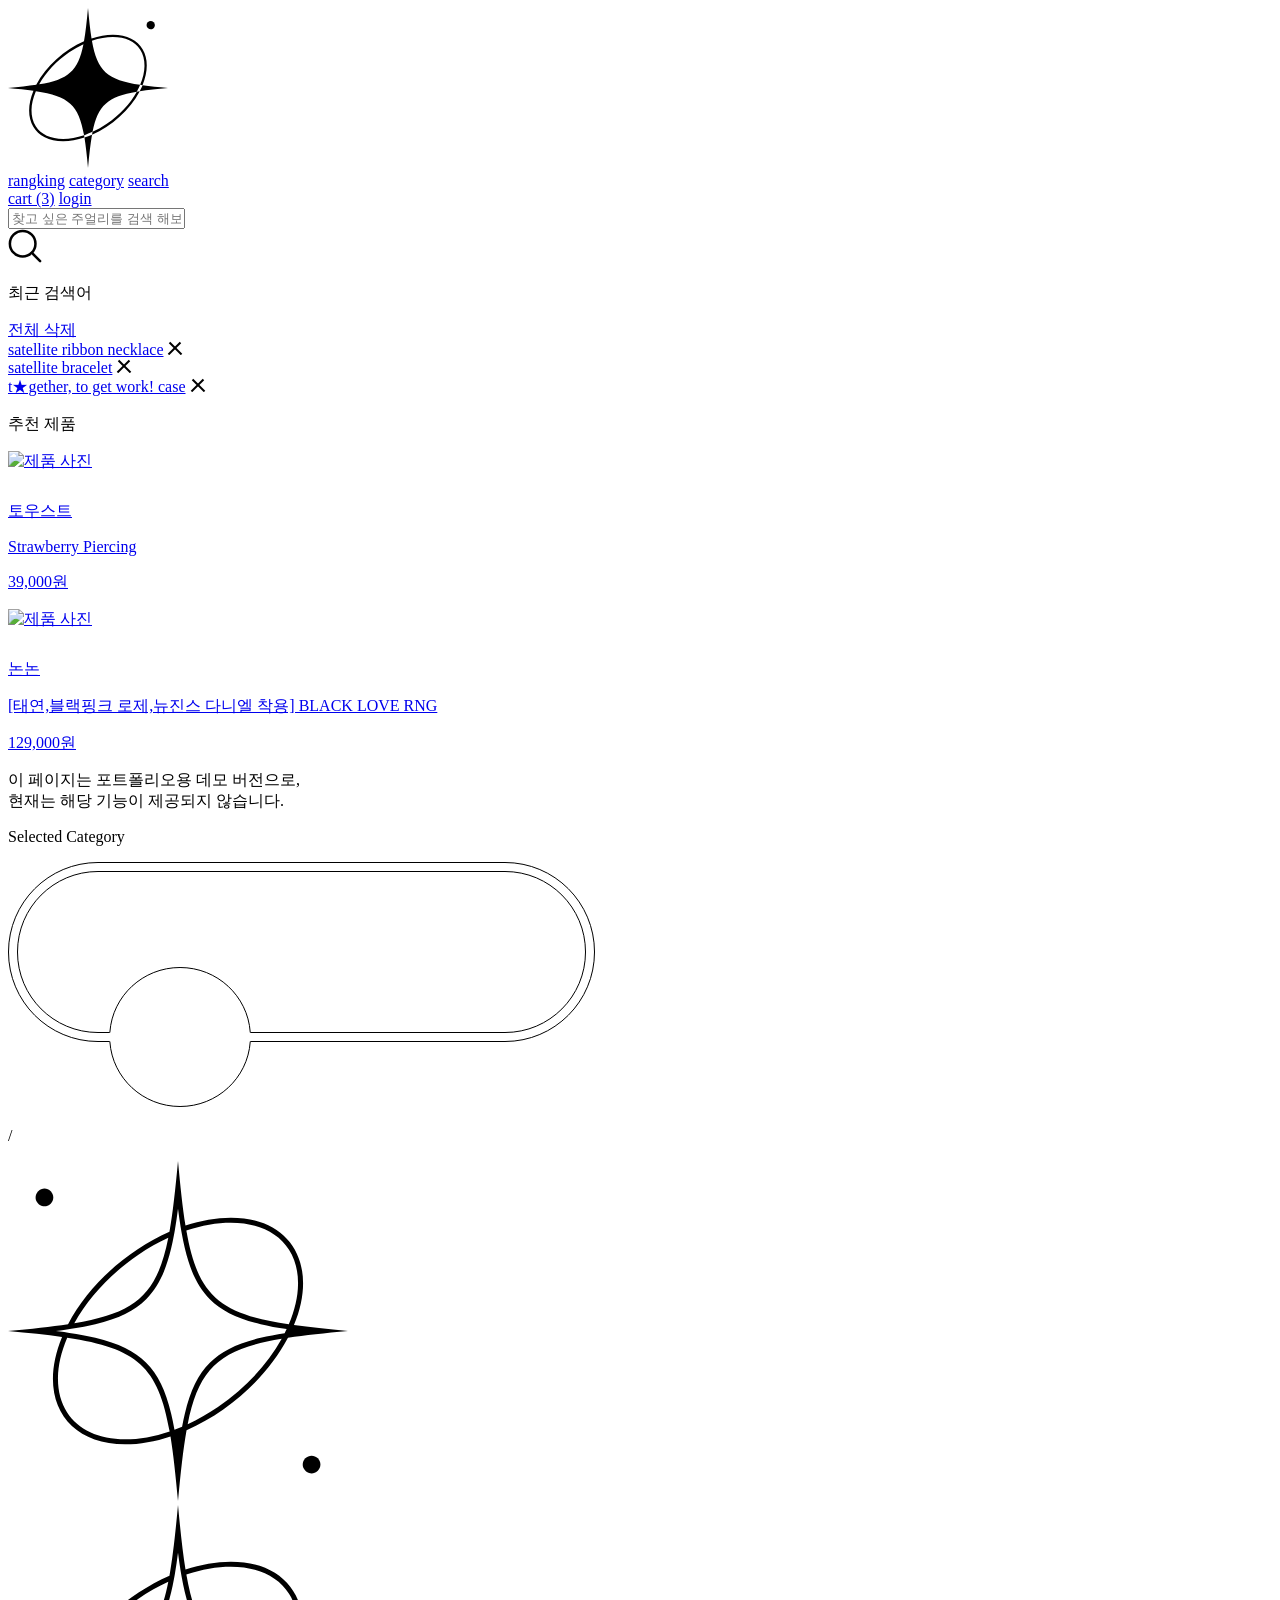
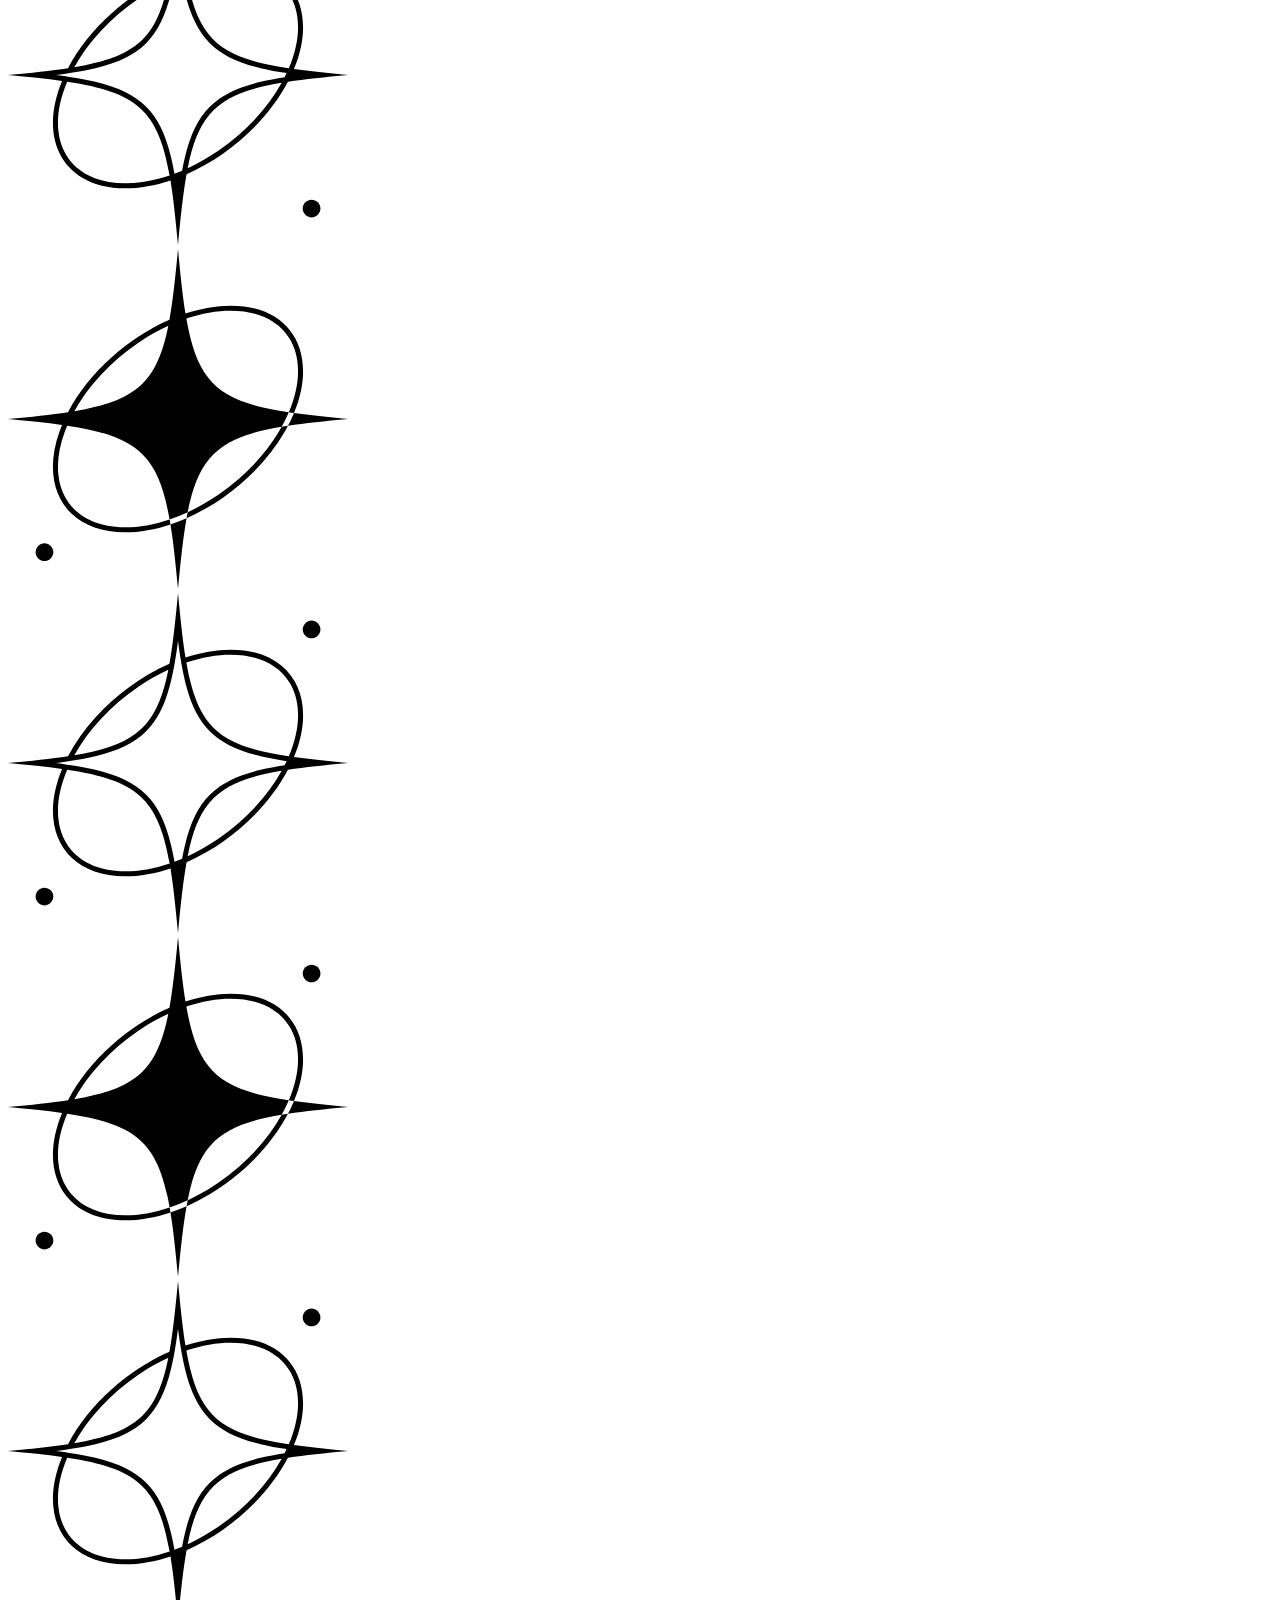
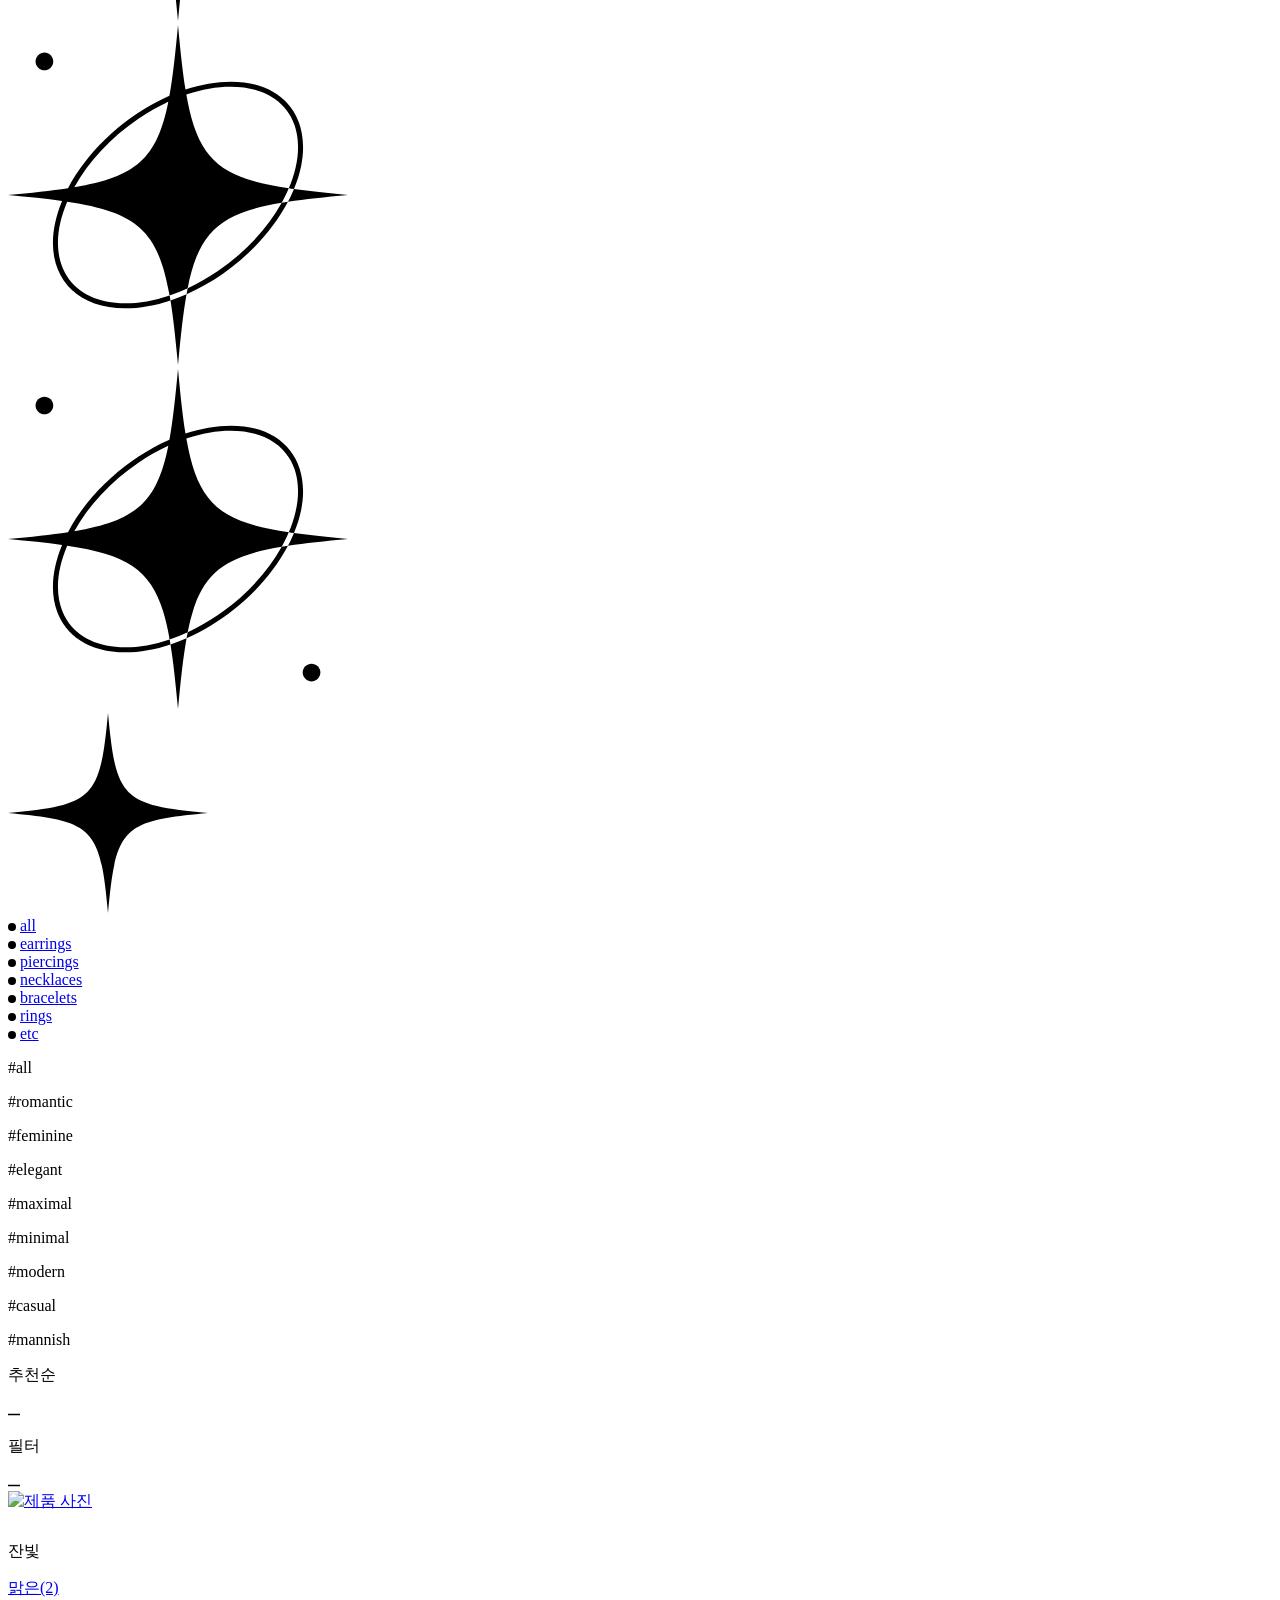
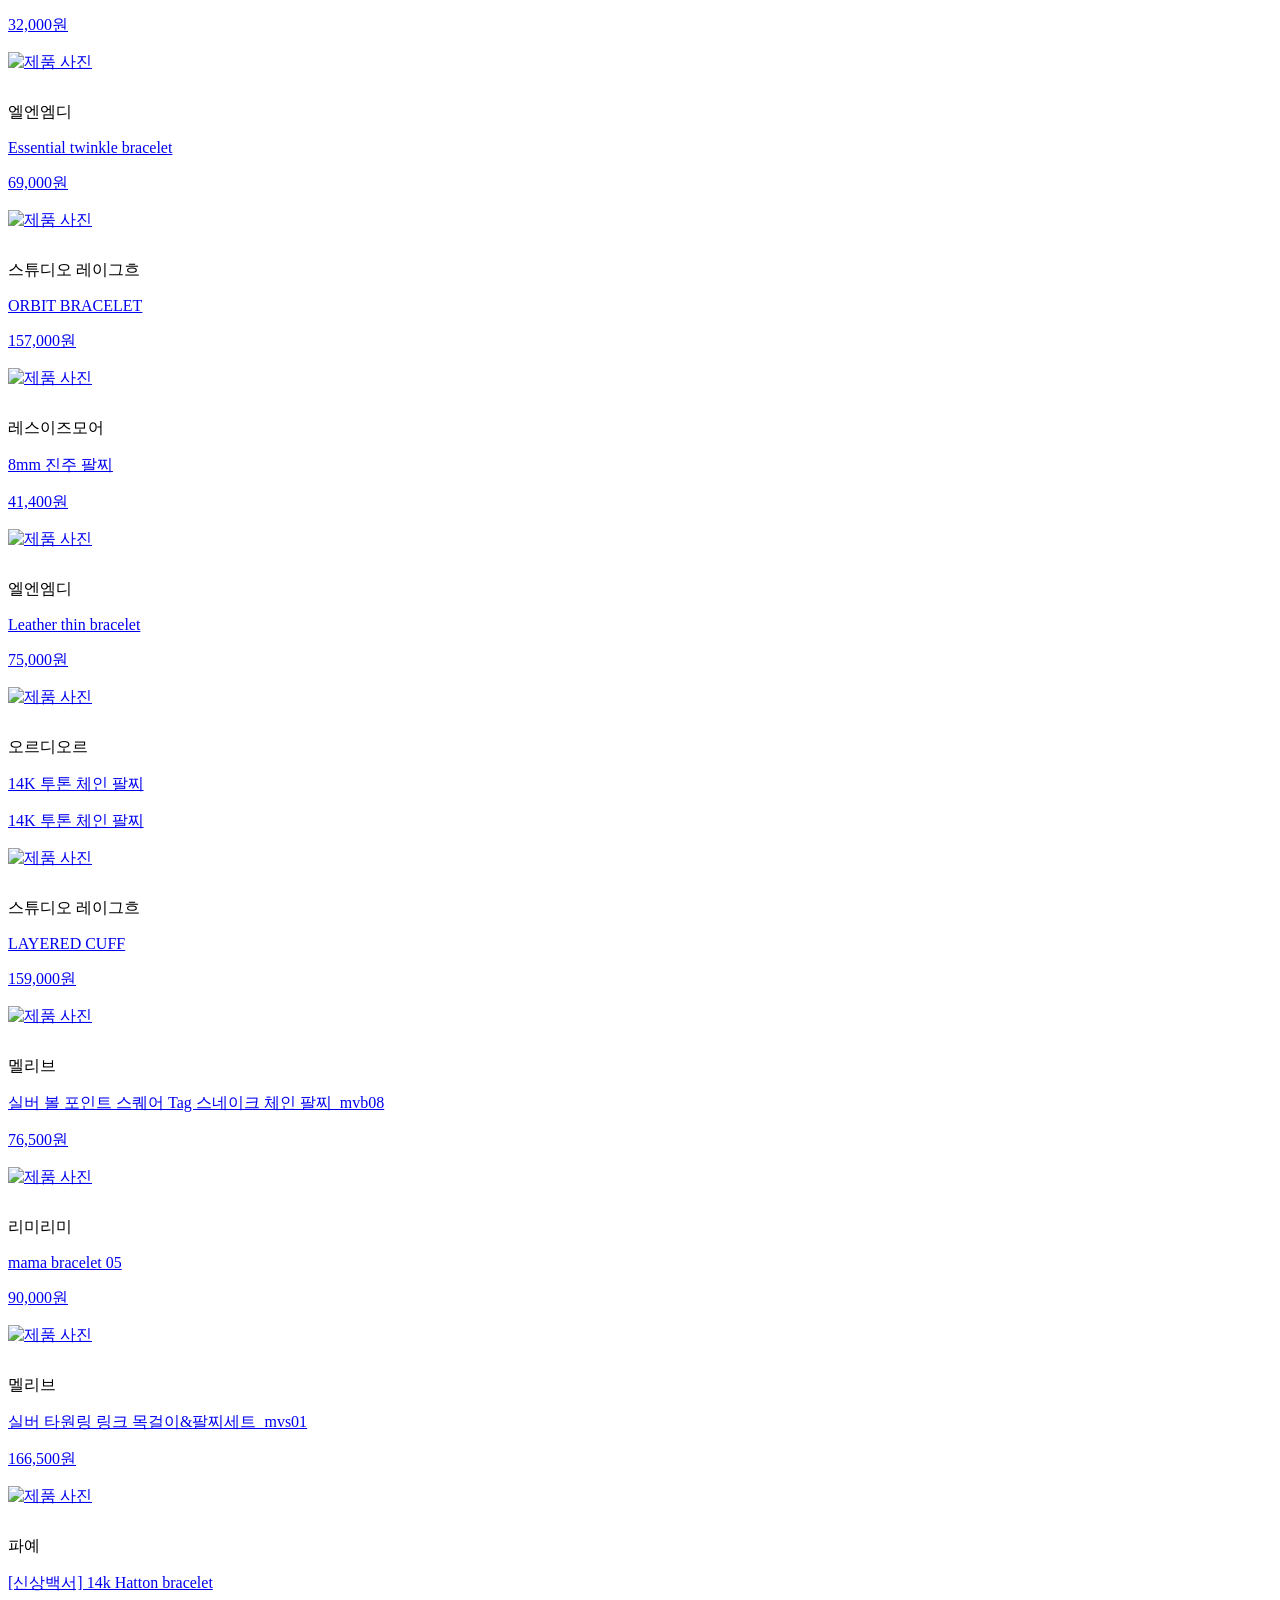
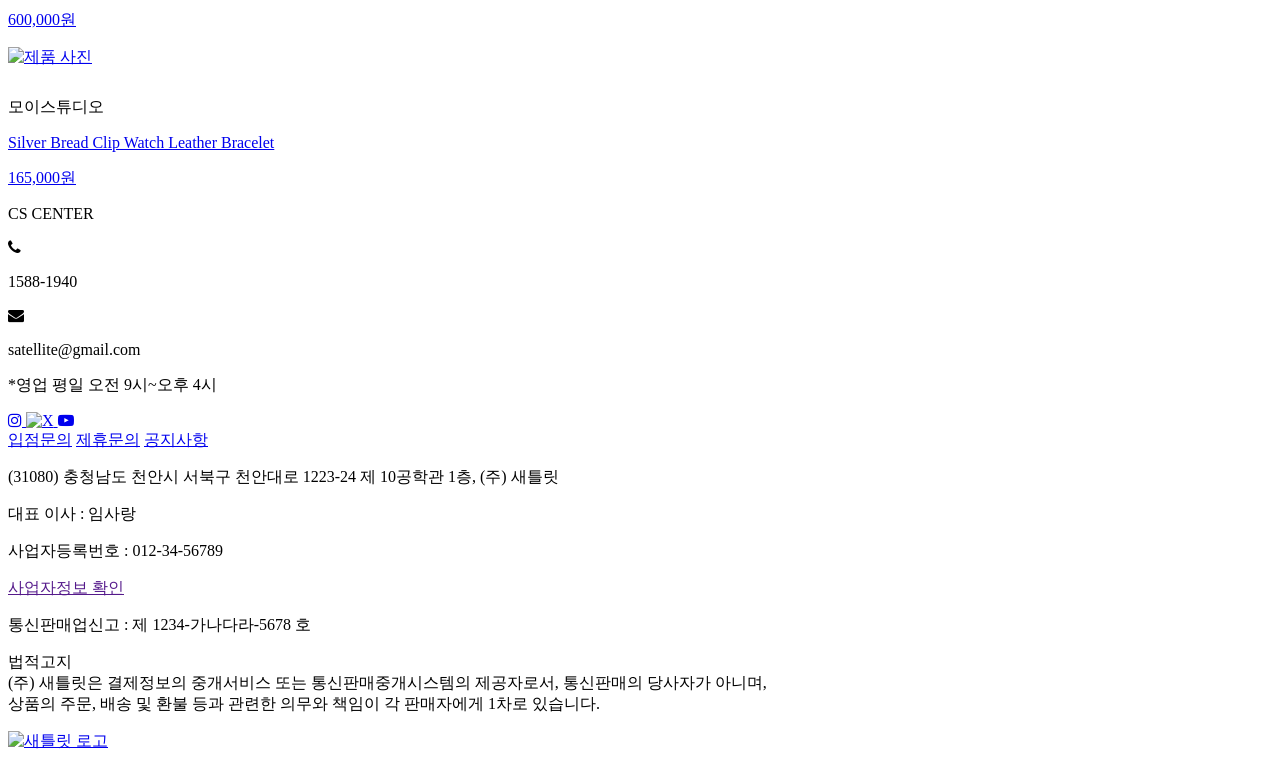
==== satellite/category-bracelets.html @ 4846dc84 "Add files via upload" ====
<!DOCTYPE html>
<html lang="ko">
<head>
    <meta charset="UTF-8">
    <meta name="viewport" content="width=device-width, initial-scale=1.0">
    <meta name="robots" content="noindex">
    <meta name="googlebot" content="noindex">
    
    <title>satellite</title>
    
    <link rel="icon" href="img/satellite_symbol.svg" type="image/x-icon">
    <link rel="stylesheet"  href="https://cdnjs.cloudflare.com/ajax/libs/font-awesome/4.7.0/css/font-awesome.css">
    <link rel="stylesheet" href="https://cdn.jsdelivr.net/npm/swiper@11/swiper-bundle.min.css" />

    <link rel="stylesheet" href="css/reset.css">
    <link rel="stylesheet" href="css/header-category.css">
    <link rel="stylesheet" href="css/warning.css">
    <link rel="stylesheet" href="css/footer.css">
    <link rel="stylesheet" href="css/category.css">
</head>
<body>
    <!-- header -->
    <header class="en border">
        <div class="header-bg" aria-hidden="true"></div>
      
        <a href="main.html" id="home">
            <svg id="symbol" width="160" height="160" viewBox="0 0 160 160" xmlns="http://www.w3.org/2000/svg">
                <path d="M55.1289 130.963C42.7022 130.963 32.9837 126.45 27.763 118.258C24.8593 113.701 23.4311 108.237 23.5141 102.015C23.5911 96.0681 25.0548 89.7244 27.8637 83.1348C60.6311 88.0474 70.72 96.7733 76.0711 127.247C76.4 127.138 76.7259 127.022 77.0548 126.907C79.5733 126.018 82.077 124.999 84.563 123.852C89.8844 97.1141 99.8667 88.483 128.803 83.6622C129.659 82.1215 130.456 80.5659 131.185 78.9985C131.517 78.2844 131.834 77.5733 132.136 76.8652C99.3689 71.9526 89.28 63.2267 83.9289 32.7526C91.197 30.2874 98.24 29.037 104.871 29.037C117.298 29.037 127.016 33.5496 132.237 41.7452C135.141 46.3022 136.569 51.7659 136.486 57.9852C136.409 63.9319 134.945 70.2756 132.136 76.8652C132.93 76.9837 133.739 77.0993 134.56 77.2148C146.243 49.0548 133.393 26.6667 104.871 26.6667C97.9467 26.6667 90.717 27.9852 83.5289 30.3881C82.16 21.9556 81.0993 11.9407 80 0C78.7704 13.3511 77.5882 24.2963 75.9733 33.3126C56.4178 41.917 38.1007 58.0593 28.2519 76.8059C20.2756 78.0148 10.9452 78.9926 0 80C9.68593 80.8918 18.1037 81.76 25.44 82.7852C13.757 110.945 26.6074 133.333 55.1289 133.333C62.0533 133.333 69.283 132.015 76.4711 129.612C76.3407 128.809 76.2074 128.021 76.0711 127.247C68.803 129.716 61.76 130.963 55.1289 130.963ZM61.2089 44.2459C65.84 41.0874 70.6044 38.3793 75.437 36.1481C70.1156 62.8859 60.1333 71.517 31.197 76.3378C37.917 64.2311 48.4148 52.9719 61.2089 44.2459Z" />
                <path d="M98.7911 115.754C94.16 118.913 89.3955 121.624 84.563 123.852C84.3793 124.776 84.2015 125.721 84.0267 126.687C103.582 118.083 121.899 101.941 131.748 83.1941C130.744 83.3452 129.763 83.5022 128.803 83.6622C122.083 95.7718 111.585 107.028 98.7911 115.754Z" />
                <path d="M80 160C81.2296 146.649 82.4118 135.704 84.0267 126.687C81.523 127.793 78.9985 128.77 76.4711 129.612C77.84 138.044 78.9007 148.059 80 160Z" />
                <path d="M134.56 77.2148C134.178 78.1363 133.769 79.0667 133.333 80C132.833 81.0726 132.305 82.1363 131.748 83.1941C139.724 81.9852 149.055 81.0074 160 80C150.314 79.1081 141.896 78.24 134.56 77.2148Z" />
                <path d="M139.778 14.1955C141.399 12.5748 144.027 12.5778 145.653 14.2044C149.399 18.2607 143.84 23.8163 139.787 20.0711C138.163 18.4474 138.16 15.8163 139.778 14.1955Z" />
            </svg>
        </a>
      
        <div class="inner">
            <div class="menu-center">
              <a href="rangking.html">rangking</a>
              <a href="category.html">category</a>
              <a href="javascript:void(0)" class="search-btn">search</a>
          </div>
          <div class="menu-right">
              <a href="order.html">cart (3)</a>
              <a href="login.html">login</a>
          </div>
        </div>
    </header>

    <div class="search">
        <!-- searchBox -->
        <div class="border searchBox">
            <input type="text" id="search" class="kr" placeholder="찾고 싶은 주얼리를 검색 해보세요." />
            <div class="border search-icon warning img-box">
                <svg xmlns="http://www.w3.org/2000/svg" width="34" height="34" viewBox="0 0 26 27" fill="none">
                  <path d="M11.1538 21.8077C16.7617 21.8077 21.3077 17.2617 21.3077 11.6538C21.3077 6.04602 16.7617 1.5 11.1538 1.5C5.54602 1.5 1 6.04602 1 11.6538C1 17.2617 5.54602 21.8077 11.1538 21.8077Z" stroke="black" stroke-width="2" stroke-linecap="round" stroke-linejoin="round"/>
                  <path d="M25.0001 25.5L18.5386 19.0385" stroke="black" stroke-width="2" stroke-linecap="round" stroke-linejoin="round"/>
                </svg>
            </div>
        </div>

        <div class="word-push">    
            <div class="word-group">
                <div class="word-title">
                    <p class="kr">최근 검색어</p>
                    <a href="javascript:void(0)" class="kr" id="alldelete">전체 삭제</a>
                </div>
                
                <div class="word">
                    <a href="javascript:void(0)" class="en">satellite ribbon necklace</a>
                    <svg xmlns="http://www.w3.org/2000/svg" width="16" height="14" viewBox="0 0 16 14" fill="none">
                        <line y1="-0.75" x2="16.9706" y2="-0.75" transform="matrix(-0.707107 -0.707107 -0.707107 0.707107 14 14)" stroke="black" stroke-width="2"/>
                        <line x1="1.46967" y1="13.4697" x2="13.4697" y2="1.46967" stroke="black" stroke-width="2"/>
                    </svg>
                </div>
                
                <div class="word">
                    <a href="javascript:void(0)"  class="en">satellite bracelet</a>
                    <svg xmlns="http://www.w3.org/2000/svg" width="16" height="14" viewBox="0 0 16 14" fill="none">
                        <line y1="-0.75" x2="16.9706" y2="-0.75" transform="matrix(-0.707107 -0.707107 -0.707107 0.707107 14 14)" stroke="black" stroke-width="2"/>
                        <line x1="1.46967" y1="13.4697" x2="13.4697" y2="1.46967" stroke="black" stroke-width="2"/>
                    </svg>
                </div>
                
                <div class="word">
                    <a href="javascript:void(0)" class="en">t★gether, to get work! case</a>
                    <svg xmlns="http://www.w3.org/2000/svg" width="16" height="14" viewBox="0 0 16 14" fill="none">
                        <line y1="-0.75" x2="16.9706" y2="-0.75" transform="matrix(-0.707107 -0.707107 -0.707107 0.707107 14 14)" stroke="black" stroke-width="2"/>
                        <line x1="1.46967" y1="13.4697" x2="13.4697" y2="1.46967" stroke="black" stroke-width="2"/>
                    </svg>
                </div>
            </div>
            
            <div class="push">
                <p class="kr">추천 제품</p>

                <div class="card">
                    <div class="card-img">                        
                        <a href="javascript:void(0)" class="img-box">
                            <img src="img/피어싱1.jpg" alt="제품 사진">
                        </a>

                        <div class="heart img-box">
                            <svg xmlns="http://www.w3.org/2000/svg" width="30" height="25" viewBox="0 0 30 25" fill="none">
                                <path d="M14.6485 5.0065L15 5.35388L15.3515 5.0065L17.9251 2.46286C20.573 -0.154263 24.8685 -0.154308 27.5165 2.46286C30.1612 5.07681 30.1612 9.31228 27.5165 11.9262L15 24.297L2.48353 11.9262C-0.1612 9.31223 -0.161153 5.07676 2.48353 2.46286C5.13146 -0.154263 9.42695 -0.154308 12.0749 2.46286L14.6485 5.0065Z" stroke="white"/>
                            </svg>
                        </div>
                    </div>
                    
                    <a href="javascript:void(0)" class="card-brand kr">토우스트</a>
    
                    <a href="javascript:void(0)" class="card-des">
                        <p class="card-title kr">Strawberry Piercing</p>
                        <p class="card-price en">39,000원</p>
                    </a>
                </div>

                <div class="card casual">
                    <div class="card-img">                        
                        <a href="javascript:void(0)" class="img-box">
                            <img src="img/반지19.jpg" alt="제품 사진">
                        </a>

                        <div class="heart img-box">
                            <svg xmlns="http://www.w3.org/2000/svg" width="30" height="25" viewBox="0 0 30 25" fill="none">
                                <path d="M14.6485 5.0065L15 5.35388L15.3515 5.0065L17.9251 2.46286C20.573 -0.154263 24.8685 -0.154308 27.5165 2.46286C30.1612 5.07681 30.1612 9.31228 27.5165 11.9262L15 24.297L2.48353 11.9262C-0.1612 9.31223 -0.161153 5.07676 2.48353 2.46286C5.13146 -0.154263 9.42695 -0.154308 12.0749 2.46286L14.6485 5.0065Z" stroke="white"/>
                            </svg>
                        </div>
                    </div>
                    
                    <a href="javascript:void(0)" class="card-brand kr">논논</a>
    
                    <a href="javascript:void(0)" class="card-des">
                        <p class="card-title kr">[태연,블랙핑크 로제,뉴진스 다니엘 착용] BLACK LOVE RNG</p>
                        <p class="card-price en">129,000원</p>
                    </a>
                </div>
            </div>
        </div>
    </div>

    <!-- warning-modal -->
    <div class="warning-modal">
        <p class="kr">
            이 페이지는 <span>포트폴리오용 데모 버전</span>으로,<br>
            현재는 해당 기능이 제공되지 않습니다.
        </p>
    </div>

    <!-- index -->
    <div class="index">
        <p class="index-title en">Selected Category</p>

        <div class="index-symbols">
            <div class="index-type img-box">
                <svg xmlns="http://www.w3.org/2000/svg" width="587" height="245" viewBox="0 0 587 245" fill="none">
                    <path d="M101.884 179.964L101.85 179.5H101.385H90C40.5705 179.5 0.5 139.429 0.5 90C0.5 40.5705 40.5705 0.5 90 0.5H497C546.43 0.5 586.5 40.5705 586.5 90C586.5 139.429 546.43 179.5 497 179.5H242.719H242.253L242.22 179.964C239.644 216.026 209.218 244.5 172.052 244.5C134.886 244.5 104.459 216.026 101.884 179.964ZM242.22 170.036L242.253 170.5H242.719H497C541.459 170.5 577.5 134.459 577.5 90C577.5 45.5411 541.459 9.5 497 9.5H90C45.5411 9.5 9.5 45.5411 9.5 90C9.5 134.459 45.5411 170.5 90 170.5H101.385H101.85L101.884 170.036C104.459 133.974 134.886 105.5 172.052 105.5C209.218 105.5 239.644 133.974 242.22 170.036Z" stroke="black"/>
                </svg>
            </div>
            
            <p class="en slash">/</p>
            
            <div class="index-category-g">
                <div class="index-romantic img-box">
                    <svg xmlns="http://www.w3.org/2000/svg" width="340" height="340" viewBox="0 0 340 340" fill="none">
                        <path d="M42.7141 30.1593C46.1581 33.6033 46.1518 39.1881 42.6952 42.6448C34.0756 50.6033 22.27 38.7915 30.2285 30.1781C33.6789 26.7278 39.27 26.7215 42.7141 30.1593Z" fill="black"/>
                        <path d="M309.841 297.292C313.285 300.736 313.279 306.321 309.822 309.778C301.202 317.736 289.397 305.924 297.355 297.311C300.806 293.861 306.397 293.854 309.841 297.292Z" fill="black"/>
                        <path d="M285.946 164.075C310.766 104.235 283.453 56.6667 222.851 56.6667C208.137 56.6667 192.774 59.4685 177.499 64.5748C174.59 46.6556 172.336 25.3741 170 0C167.387 28.3711 164.875 51.6296 161.443 70.7893C119.888 89.0737 80.9641 123.376 60.0415 163.206C43.0919 165.781 23.2648 167.859 0 170C20.5826 171.895 38.4704 173.74 54.06 175.919C29.2337 235.759 56.5407 283.333 117.155 283.333C131.863 283.333 147.226 280.531 162.501 275.425C165.41 293.344 167.664 314.626 170 340C172.613 311.629 175.125 288.37 178.557 269.211C220.112 250.926 259.036 216.624 279.965 176.787C296.914 174.219 316.741 172.141 340 170C319.424 168.105 301.536 166.26 285.946 164.075ZM222.851 61.7037C249.258 61.7037 269.91 71.293 281.004 88.7022C287.174 98.3859 290.209 109.996 290.039 123.219C289.869 135.855 286.765 149.329 280.796 163.332C211.159 152.893 189.72 134.363 178.349 69.5993C193.794 64.3544 208.76 61.7037 222.851 61.7037ZM130.069 94.0226C139.91 87.3107 150.034 81.5496 160.304 76.8148C148.996 133.633 127.783 151.974 66.2937 162.218C80.5737 136.485 102.881 112.565 130.069 94.0226ZM117.155 278.296C90.7422 278.296 70.0904 268.707 58.9963 251.291C52.8259 241.608 49.7911 229.997 49.9674 216.781C50.1311 204.145 53.2415 190.664 59.2104 176.661C128.841 187.101 150.28 205.643 161.651 270.401C146.206 275.639 131.246 278.296 117.155 278.296ZM209.931 245.977C200.09 252.689 189.966 258.444 179.696 263.185C191.004 206.367 212.217 188.026 273.706 177.782C259.426 203.509 237.119 227.435 209.931 245.977ZM252.683 176.825C229.191 182.435 213.507 190.142 201.828 201.821C190.142 213.507 182.435 229.191 176.831 252.677C175.849 256.801 174.943 261.12 174.086 265.666C171.555 266.736 169.011 267.744 166.468 268.688C165.46 263.015 164.365 257.701 163.169 252.677C157.565 229.191 149.858 213.507 138.179 201.821C126.493 190.142 110.809 182.435 87.317 176.825C79.4593 174.949 70.8648 173.343 61.3448 171.889C59.6448 171.624 57.9133 171.373 56.1504 171.121C53.4556 170.737 50.6978 170.365 47.8581 170C51.0881 169.584 54.23 169.156 57.2711 168.716C59.3363 168.42 61.3574 168.117 63.3344 167.803C72.0674 166.43 80.007 164.913 87.317 163.169C110.809 157.565 126.493 149.852 138.179 138.172C149.858 126.493 157.565 110.809 163.169 87.317C164.151 83.1993 165.064 78.88 165.914 74.3341C166.279 72.42 166.625 70.4619 166.965 68.4596C168.054 62.05 169.056 55.2122 170 47.8581C170.837 54.3811 171.719 60.4948 172.67 66.2622C172.953 67.9748 173.236 69.6559 173.532 71.3119C174.546 76.9785 175.635 82.2989 176.831 87.317C182.435 110.809 190.142 126.493 201.828 138.172C213.507 149.852 229.191 157.565 252.683 163.169C260.541 165.045 269.135 166.657 278.655 168.111C278.019 169.477 277.352 170.837 276.666 172.197C267.933 173.57 259.993 175.081 252.683 176.825Z" fill="black"/>
                    </svg>
                </div>
                <div class="index-feminine img-box">
                    <svg xmlns="http://www.w3.org/2000/svg" width="340" height="340" viewBox="0 0 340 340" fill="none">
                        <path d="M309.834 297.292C313.279 300.736 313.272 306.321 309.816 309.778C301.196 317.736 289.39 305.924 297.349 297.311C300.799 293.861 306.39 293.854 309.834 297.292Z" fill="black"/>
                        <path d="M285.946 164.075C310.766 104.235 283.453 56.6667 222.851 56.6667C208.137 56.6667 192.774 59.4685 177.499 64.5748C174.59 46.6556 172.336 25.3741 170 0C167.387 28.3711 164.875 51.6296 161.443 70.7893C119.888 89.0737 80.9641 123.376 60.0415 163.206C43.0919 165.781 23.2648 167.859 0 170C20.5826 171.895 38.4704 173.74 54.06 175.919C29.2337 235.759 56.5407 283.333 117.155 283.333C131.863 283.333 147.226 280.531 162.501 275.425C165.41 293.344 167.664 314.626 170 340C172.613 311.629 175.125 288.37 178.557 269.211C220.112 250.926 259.036 216.624 279.965 176.787C296.914 174.219 316.741 172.141 340 170C319.424 168.105 301.536 166.26 285.946 164.075ZM222.851 61.7037C249.258 61.7037 269.91 71.293 281.004 88.7022C287.174 98.3859 290.209 109.996 290.039 123.219C289.869 135.855 286.765 149.329 280.796 163.332C211.159 152.893 189.72 134.363 178.349 69.5993C193.794 64.3544 208.76 61.7037 222.851 61.7037ZM130.069 94.0226C139.91 87.3107 150.034 81.5496 160.304 76.8148C148.996 133.633 127.783 151.974 66.2937 162.218C80.5737 136.485 102.881 112.565 130.069 94.0226ZM117.155 278.296C90.7422 278.296 70.0904 268.707 58.9963 251.291C52.8259 241.608 49.7911 229.997 49.9674 216.781C50.1311 204.145 53.2415 190.664 59.2104 176.661C128.841 187.101 150.28 205.643 161.651 270.401C146.206 275.639 131.246 278.296 117.155 278.296ZM209.931 245.977C200.09 252.689 189.966 258.444 179.696 263.185C191.004 206.367 212.217 188.026 273.706 177.782C259.426 203.509 237.119 227.435 209.931 245.977ZM252.683 176.825C229.191 182.435 213.507 190.142 201.828 201.821C190.142 213.507 182.435 229.191 176.831 252.677C175.849 256.801 174.943 261.12 174.086 265.666C171.555 266.736 169.011 267.744 166.468 268.688C165.46 263.015 164.365 257.701 163.169 252.677C157.565 229.191 149.858 213.507 138.179 201.821C126.493 190.142 110.809 182.435 87.317 176.825C79.4593 174.949 70.8648 173.343 61.3448 171.889C59.6448 171.624 57.9133 171.373 56.1504 171.121C53.4556 170.737 50.6978 170.365 47.8581 170C51.0882 169.584 54.23 169.156 57.2711 168.716C59.3363 168.42 61.3574 168.117 63.3344 167.803C72.0674 166.43 80.007 164.913 87.317 163.169C110.809 157.565 126.493 149.852 138.179 138.172C149.858 126.493 157.565 110.809 163.169 87.317C164.151 83.1992 165.064 78.88 165.914 74.3341C166.279 72.42 166.625 70.4619 166.965 68.4596C168.054 62.05 169.056 55.2122 170 47.8581C170.837 54.3811 171.719 60.4948 172.67 66.2622C172.953 67.9748 173.236 69.6559 173.532 71.3119C174.546 76.9785 175.635 82.2989 176.831 87.317C182.435 110.809 190.142 126.493 201.828 138.172C213.507 149.852 229.191 157.565 252.683 163.169C260.541 165.045 269.135 166.657 278.655 168.111C278.019 169.477 277.352 170.837 276.666 172.197C267.933 173.57 259.993 175.081 252.683 176.825Z" fill="black"/>
                    </svg>
                </div>
                <div class="index-elegant">
                    <svg xmlns="http://www.w3.org/2000/svg" width="340" height="340" viewBox="0 0 340 340" fill="none">
                        <path d="M117.149 278.296C90.7422 278.296 70.0904 268.707 58.9963 251.298C52.8259 241.614 49.7911 230.004 49.9674 216.781C50.1311 204.145 53.2415 190.664 59.2104 176.661C128.841 187.101 150.28 205.643 161.651 270.401C162.35 270.168 163.043 269.922 163.741 269.677C169.093 267.788 174.414 265.622 179.696 263.185C191.004 206.367 212.217 188.026 273.706 177.782C275.526 174.508 277.22 171.203 278.769 167.872C279.474 166.354 280.147 164.843 280.79 163.339C211.159 152.899 189.72 134.357 178.349 69.5993C193.794 64.3607 208.76 61.7037 222.851 61.7037C249.258 61.7037 269.91 71.293 281.004 88.7085C287.174 98.3922 290.209 110.003 290.033 123.219C289.869 135.855 286.759 149.336 280.79 163.339C282.477 163.59 284.196 163.836 285.94 164.081C310.766 104.241 283.459 56.6667 222.851 56.6667C208.137 56.6667 192.774 59.4685 177.499 64.5748C174.59 46.6556 172.336 25.3741 170 0C167.387 28.3711 164.875 51.6296 161.443 70.7893C119.888 89.0737 80.9641 123.376 60.0352 163.213C43.0856 165.781 23.2585 167.859 0 170C20.5826 171.895 38.4704 173.74 54.06 175.919C29.2337 235.759 56.5407 283.333 117.149 283.333C131.863 283.333 147.226 280.531 162.501 275.425C162.224 273.719 161.941 272.044 161.651 270.401C146.206 275.646 131.24 278.296 117.149 278.296ZM130.069 94.0226C139.91 87.3107 150.034 81.5559 160.304 76.8148C148.996 133.633 127.783 151.974 66.2937 162.218C80.5737 136.491 102.881 112.565 130.069 94.0226Z" fill="black"/>
                        <path d="M209.931 245.977C200.09 252.689 189.966 258.45 179.696 263.185C179.306 265.15 178.928 267.158 178.557 269.211C220.112 250.926 259.036 216.624 279.965 176.787C277.83 177.109 275.746 177.442 273.706 177.782C259.426 203.515 237.119 227.435 209.931 245.977Z" fill="black"/>
                        <path d="M170 340C172.613 311.629 175.125 288.37 178.557 269.211C173.236 271.559 167.872 273.637 162.501 275.425C165.41 293.344 167.664 314.626 170 340Z" fill="black"/>
                        <path d="M285.94 164.081C285.128 166.04 284.259 168.017 283.333 170C282.269 172.279 281.148 174.54 279.965 176.787C296.914 174.219 316.741 172.141 340 170C319.417 168.105 301.53 166.26 285.94 164.081Z" fill="black"/>
                        <path d="M30.2033 296.896C33.6474 293.451 39.2322 293.458 42.6889 296.914C50.6474 305.534 38.8356 317.34 30.2222 309.381C26.7719 305.931 26.7656 300.34 30.2033 296.896Z" fill="black"/>
                    </svg>
                </div>
                <div class="index-maximal">
                    <svg xmlns="http://www.w3.org/2000/svg" width="340" height="340" viewBox="0 0 340 340" fill="none">
                        <path d="M30.2033 297.302C33.6317 293.873 39.2417 293.873 42.6983 297.302C50.66 305.915 38.845 317.73 30.2317 309.768C26.775 306.312 26.775 300.73 30.2317 297.273L30.2033 297.302Z" fill="black"/>
                        <path d="M297.33 30.175C300.758 26.7467 306.368 26.7467 309.825 30.175C317.787 38.7883 305.972 50.6033 297.358 42.6417C293.902 39.185 293.902 33.6033 297.358 30.1467L297.33 30.175Z" fill="black"/>
                        <path d="M285.968 164.078C310.788 104.238 283.475 56.6667 222.87 56.6667C208.165 56.6667 192.78 59.4717 177.508 64.5717C174.59 46.665 172.352 25.3583 170 0C167.393 28.3617 164.872 51.6233 161.443 70.7767C119.878 89.0517 80.9767 123.363 60.0383 163.2C43.095 165.778 23.2617 167.847 0 170C20.57 171.898 38.4767 173.74 54.06 175.922C29.24 235.762 56.5533 283.333 117.158 283.333C131.863 283.333 147.22 280.528 162.492 275.428C165.41 293.335 167.648 314.642 170 340C172.607 311.638 175.128 288.377 178.557 269.223C220.122 250.948 259.023 216.637 279.962 176.8C296.905 174.222 316.738 172.153 340 170C319.43 168.102 301.523 166.26 285.94 164.078H285.968ZM222.87 61.71C249.277 61.71 269.932 71.2867 281.01 88.7117C287.187 98.4017 290.218 110.018 290.048 123.222C289.878 135.858 286.762 149.345 280.812 163.342C211.168 152.915 189.748 134.385 178.358 69.615C193.8 64.3733 208.76 61.71 222.87 61.71ZM130.107 94.01C139.938 87.295 150.082 81.5433 160.338 76.8117C149.033 133.62 127.812 151.98 66.3283 162.208C80.6083 136.482 102.907 112.568 130.107 94.01ZM117.187 278.29C90.78 278.29 70.125 268.713 59.0183 251.288C52.8417 241.598 49.81 229.982 49.98 216.778C50.15 204.142 53.2667 190.655 59.2167 176.658C128.86 187.085 150.28 205.643 161.67 270.385C146.228 275.627 131.268 278.29 117.187 278.29ZM209.95 245.99C200.118 252.705 189.975 258.457 179.718 263.188C191.023 206.38 212.245 188.02 273.728 177.792C259.448 203.518 237.15 227.432 209.95 245.99ZM252.705 176.828C229.217 182.438 213.52 190.145 201.847 201.818C190.173 213.492 182.467 229.188 176.857 252.677C175.865 256.813 174.958 261.12 174.108 265.653C171.587 266.73 169.037 267.722 166.487 268.685C165.467 263.018 164.39 257.692 163.2 252.677C157.59 229.188 149.883 213.52 138.21 201.818C126.537 190.145 110.84 182.438 87.3517 176.828C79.5033 174.958 70.89 173.343 61.37 171.898C59.67 171.643 57.9417 171.388 56.185 171.133C53.4933 170.737 50.745 170.368 47.8833 170C51.1133 169.575 54.2583 169.15 57.29 168.725C59.3583 168.442 61.37 168.13 63.3533 167.818C72.08 166.458 80.0133 164.928 87.3233 163.172C110.812 157.562 126.508 149.855 138.182 138.182C149.855 126.508 157.562 110.812 163.172 87.3233C164.163 83.215 165.07 78.88 165.92 74.3467C166.288 72.42 166.628 70.465 166.968 68.4817C168.045 62.0783 169.065 55.2217 170 47.8833C170.85 54.4 171.728 60.52 172.663 66.3C172.947 68 173.23 69.7 173.513 71.3433C174.533 77.01 175.61 82.3367 176.8 87.3517C182.41 110.84 190.117 126.537 201.79 138.21C213.463 149.883 229.16 157.59 252.648 163.2C260.497 165.07 269.11 166.685 278.63 168.13C278.007 169.49 277.327 170.85 276.647 172.21C267.92 173.57 259.987 175.1 252.677 176.828H252.705Z" fill="black"/>
                    </svg>
                </div>
                <div class="index-minimal">
                    <svg xmlns="http://www.w3.org/2000/svg" width="340" height="340" viewBox="0 0 340 340" fill="none">
                        <path d="M117.149 278.296C90.7422 278.296 70.0904 268.707 58.9963 251.298C52.8259 241.614 49.7911 230.004 49.9674 216.781C50.1311 204.145 53.2415 190.664 59.2104 176.661C128.841 187.101 150.28 205.643 161.651 270.401C162.35 270.168 163.043 269.922 163.741 269.677C169.093 267.788 174.414 265.622 179.696 263.185C191.004 206.367 212.217 188.026 273.706 177.782C275.526 174.508 277.22 171.203 278.769 167.872C279.474 166.354 280.147 164.843 280.79 163.339C211.159 152.899 189.72 134.357 178.349 69.5993C193.794 64.3607 208.76 61.7037 222.851 61.7037C249.258 61.7037 269.91 71.293 281.004 88.7085C287.174 98.3922 290.209 110.003 290.033 123.219C289.869 135.855 286.759 149.336 280.79 163.339C282.477 163.59 284.196 163.836 285.94 164.081C310.766 104.241 283.459 56.6667 222.851 56.6667C208.137 56.6667 192.774 59.4685 177.499 64.5748C174.59 46.6556 172.336 25.3741 170 0C167.387 28.3711 164.875 51.6296 161.443 70.7893C119.888 89.0737 80.9641 123.376 60.0352 163.213C43.0856 165.781 23.2585 167.859 0 170C20.5826 171.895 38.4704 173.74 54.06 175.919C29.2337 235.759 56.5407 283.333 117.149 283.333C131.863 283.333 147.226 280.531 162.501 275.425C162.224 273.719 161.941 272.044 161.651 270.401C146.206 275.646 131.24 278.296 117.149 278.296ZM130.069 94.0226C139.91 87.3107 150.034 81.5559 160.304 76.8148C148.996 133.633 127.783 151.974 66.2937 162.218C80.5737 136.491 102.881 112.565 130.069 94.0226Z" fill="black"/>
                        <path d="M209.931 245.977C200.09 252.689 189.966 258.45 179.696 263.185C179.306 265.15 178.928 267.158 178.557 269.211C220.112 250.926 259.036 216.624 279.965 176.787C277.83 177.109 275.746 177.442 273.706 177.782C259.426 203.515 237.119 227.435 209.931 245.977Z" fill="black"/>
                        <path d="M170 340C172.613 311.629 175.125 288.37 178.557 269.211C173.236 271.559 167.872 273.637 162.501 275.425C165.41 293.344 167.664 314.626 170 340Z" fill="black"/>
                        <path d="M285.94 164.081C285.128 166.04 284.259 168.017 283.333 170C282.269 172.279 281.148 174.54 279.965 176.787C296.914 174.219 316.741 172.141 340 170C319.417 168.105 301.53 166.26 285.94 164.081Z" fill="black"/>
                        <path d="M30.2033 297.33C33.6474 293.886 39.2322 293.892 42.6889 297.349C50.6474 305.969 38.8356 317.774 30.2222 309.816C26.7719 306.365 26.7656 300.774 30.2033 297.33Z" fill="black"/>
                        <path d="M297.33 30.2033C300.774 26.7593 306.359 26.7656 309.816 30.2222C317.774 38.8419 305.962 50.6474 297.349 42.6889C293.899 39.2385 293.892 33.6474 297.33 30.2033Z" fill="black"/>
                    </svg>
                </div>
                <div class="index-modern">
                    <svg xmlns="http://www.w3.org/2000/svg" width="340" height="340" viewBox="0 0 340 340" fill="none">
                        <path d="M297.292 30.1656C300.736 26.7215 306.321 26.7278 309.778 30.1844C317.736 38.8041 305.924 50.6096 297.311 42.6511C293.861 39.2007 293.854 33.6096 297.292 30.1656Z" fill="black"/>
                        <path d="M285.946 164.075C310.766 104.235 283.453 56.6667 222.851 56.6667C208.137 56.6667 192.774 59.4685 177.499 64.5748C174.59 46.6556 172.336 25.3741 170 0C167.387 28.3711 164.875 51.6296 161.443 70.7893C119.888 89.0737 80.9641 123.376 60.0415 163.206C43.0919 165.781 23.2648 167.859 0 170C20.5826 171.895 38.4704 173.74 54.06 175.919C29.2337 235.759 56.5407 283.333 117.155 283.333C131.863 283.333 147.226 280.531 162.501 275.425C165.41 293.344 167.664 314.626 170 340C172.613 311.629 175.125 288.37 178.557 269.211C220.112 250.926 259.036 216.624 279.965 176.787C296.914 174.219 316.741 172.141 340 170C319.424 168.105 301.536 166.26 285.946 164.075ZM222.851 61.7037C249.258 61.7037 269.91 71.293 281.004 88.7022C287.174 98.3859 290.209 109.996 290.039 123.219C289.869 135.855 286.765 149.329 280.796 163.332C211.159 152.893 189.72 134.363 178.349 69.5993C193.794 64.3544 208.76 61.7037 222.851 61.7037ZM130.069 94.0226C139.91 87.3107 150.034 81.5496 160.304 76.8148C148.996 133.633 127.783 151.974 66.2937 162.218C80.5737 136.485 102.881 112.565 130.069 94.0226ZM117.155 278.296C90.7422 278.296 70.0904 268.707 58.9963 251.291C52.8259 241.608 49.7911 229.997 49.9674 216.781C50.1311 204.145 53.2415 190.664 59.2104 176.661C128.841 187.101 150.28 205.643 161.651 270.401C146.206 275.639 131.246 278.296 117.155 278.296ZM209.931 245.977C200.09 252.689 189.966 258.444 179.696 263.185C191.004 206.367 212.217 188.026 273.706 177.782C259.426 203.509 237.119 227.435 209.931 245.977ZM252.683 176.825C229.191 182.435 213.507 190.142 201.828 201.821C190.148 213.501 182.435 229.191 176.831 252.677C175.849 256.801 174.943 261.12 174.086 265.666C171.555 266.736 169.011 267.744 166.468 268.688C165.46 263.015 164.365 257.701 163.169 252.677C157.565 229.191 149.858 213.507 138.179 201.821C126.493 190.142 110.809 182.435 87.317 176.825C79.4593 174.949 70.8648 173.343 61.3448 171.889C59.6448 171.624 57.9133 171.373 56.1504 171.121C53.4556 170.737 50.6978 170.365 47.8581 170C51.0882 169.584 54.23 169.156 57.2711 168.716C59.3363 168.42 61.3574 168.117 63.3344 167.803C72.0674 166.43 80.007 164.913 87.317 163.169C110.809 157.565 126.493 149.852 138.179 138.172C149.858 126.493 157.565 110.809 163.169 87.317C164.151 83.1992 165.064 78.88 165.914 74.3341C166.279 72.42 166.625 70.4618 166.965 68.4596C168.054 62.05 169.056 55.2122 170 47.8581C170.837 54.3811 171.719 60.4948 172.67 66.2622C172.953 67.9748 173.236 69.6559 173.532 71.3119C174.546 76.9785 175.635 82.2989 176.831 87.317C182.435 110.809 190.142 126.493 201.828 138.172C213.507 149.852 229.191 157.565 252.683 163.169C260.541 165.045 269.135 166.657 278.655 168.111C278.019 169.477 277.352 170.837 276.666 172.197C267.933 173.57 259.993 175.081 252.683 176.825Z" fill="black"/>
                    </svg>
                </div>
                <div class="index-casual">
                    <svg xmlns="http://www.w3.org/2000/svg" width="340" height="340" viewBox="0 0 340 340" fill="none">
                        <path d="M42.6699 30.197C46.114 33.6411 46.1078 39.2259 42.6511 42.6826C34.0315 50.6411 22.2259 38.8293 30.1844 30.2159C33.6348 26.7656 39.2259 26.7593 42.6699 30.197Z" fill="black"/>
                        <path d="M117.149 278.296C90.7422 278.296 70.0904 268.707 58.9963 251.298C52.8259 241.614 49.7911 230.004 49.9674 216.781C50.1311 204.145 53.2415 190.664 59.2104 176.661C128.841 187.101 150.28 205.643 161.651 270.401C162.35 270.168 163.043 269.922 163.741 269.677C169.093 267.788 174.414 265.622 179.696 263.185C191.004 206.367 212.217 188.026 273.706 177.782C275.526 174.508 277.22 171.203 278.769 167.872C279.474 166.354 280.147 164.843 280.79 163.339C211.159 152.899 189.72 134.357 178.349 69.5993C193.794 64.3607 208.76 61.7037 222.851 61.7037C249.258 61.7037 269.91 71.293 281.004 88.7085C287.174 98.3922 290.209 110.003 290.033 123.218C289.869 135.855 286.758 149.336 280.79 163.339C282.477 163.59 284.196 163.836 285.94 164.081C310.766 104.241 283.459 56.6667 222.851 56.6667C208.137 56.6667 192.774 59.4685 177.499 64.5748C174.59 46.6555 172.336 25.3741 170 0C167.387 28.3711 164.875 51.6296 161.443 70.7893C119.888 89.0737 80.9641 123.376 60.0352 163.213C43.0856 165.781 23.2585 167.859 0 170C20.5826 171.895 38.4704 173.74 54.06 175.918C29.2337 235.758 56.5407 283.333 117.149 283.333C131.863 283.333 147.226 280.531 162.501 275.425C162.224 273.719 161.941 272.044 161.651 270.401C146.206 275.646 131.24 278.296 117.149 278.296ZM130.069 94.0226C139.91 87.3107 150.034 81.5559 160.304 76.8148C148.996 133.633 127.783 151.974 66.2937 162.218C80.5737 136.491 102.881 112.565 130.069 94.0226Z" fill="black"/>
                        <path d="M209.931 245.977C200.09 252.689 189.966 258.45 179.696 263.185C179.306 265.15 178.928 267.158 178.557 269.211C220.112 250.926 259.036 216.624 279.965 176.787C277.83 177.108 275.746 177.442 273.706 177.782C259.426 203.515 237.118 227.435 209.931 245.977Z" fill="black"/>
                        <path d="M170 340C172.613 311.629 175.125 288.37 178.557 269.211C173.236 271.559 167.872 273.637 162.501 275.425C165.41 293.344 167.664 314.626 170 340Z" fill="black"/>
                        <path d="M285.94 164.081C285.128 166.04 284.259 168.017 283.333 170C282.269 172.279 281.148 174.54 279.965 176.787C296.914 174.218 316.741 172.141 340 170C319.417 168.105 301.53 166.26 285.94 164.081Z" fill="black"/>
                    </svg>
                </div>
                <div class="index-mannish">
                    <svg xmlns="http://www.w3.org/2000/svg" width="340" height="340" viewBox="0 0 340 340" fill="none">
                        <path d="M117.149 278.296C90.7423 278.296 70.0903 268.707 58.9963 251.298C52.8259 241.614 49.7911 230.004 49.9674 216.781C50.1311 204.145 53.2415 190.664 59.2104 176.661C128.841 187.101 150.28 205.643 161.651 270.401C162.35 270.168 163.043 269.922 163.742 269.677C169.093 267.788 174.414 265.622 179.696 263.185C191.004 206.367 212.217 188.026 273.706 177.782C275.526 174.508 277.22 171.203 278.769 167.872C279.474 166.354 280.147 164.843 280.79 163.339C211.159 152.899 189.72 134.357 178.349 69.5993C193.794 64.3607 208.76 61.7037 222.851 61.7037C249.258 61.7037 269.91 71.293 281.004 88.7085C287.174 98.3922 290.209 110.003 290.033 123.219C289.869 135.855 286.758 149.336 280.79 163.339C282.477 163.59 284.196 163.836 285.94 164.081C310.766 104.241 283.459 56.6667 222.851 56.6667C208.137 56.6667 192.774 59.4685 177.499 64.5748C174.59 46.6556 172.336 25.3741 170 0C167.387 28.3711 164.875 51.6296 161.443 70.7893C119.888 89.0737 80.9641 123.376 60.0352 163.213C43.0855 165.781 23.2585 167.859 0 170C20.5826 171.895 38.4704 173.74 54.06 175.919C29.2337 235.759 56.5408 283.333 117.149 283.333C131.863 283.333 147.226 280.531 162.501 275.425C162.224 273.719 161.941 272.044 161.651 270.401C146.206 275.646 131.24 278.296 117.149 278.296ZM130.069 94.0226C139.91 87.3107 150.035 81.5559 160.304 76.8148C148.996 133.633 127.783 151.974 66.2937 162.218C80.5737 136.491 102.882 112.565 130.069 94.0226Z" fill="black"/>
                        <path d="M209.931 245.977C200.09 252.689 189.965 258.45 179.696 263.185C179.306 265.15 178.928 267.158 178.557 269.211C220.112 250.926 259.036 216.624 279.965 176.787C277.83 177.109 275.746 177.442 273.706 177.782C259.426 203.515 237.118 227.435 209.931 245.977Z" fill="black"/>
                        <path d="M170 340C172.613 311.629 175.125 288.37 178.557 269.211C173.236 271.559 167.872 273.637 162.501 275.425C165.41 293.344 167.664 314.626 170 340Z" fill="black"/>
                        <path d="M285.94 164.081C285.128 166.04 284.259 168.017 283.333 170C282.269 172.279 281.148 174.54 279.965 176.787C296.914 174.219 316.741 172.141 340 170C319.417 168.105 301.53 166.26 285.94 164.081Z" fill="black"/>
                        <path d="M42.67 30.2033C46.1141 33.6474 46.1077 39.2322 42.6511 42.6889C34.0315 50.6474 22.2259 38.8356 30.1845 30.2222C33.6348 26.7718 39.2259 26.7656 42.67 30.2033Z" fill="black"/>
                        <path d="M309.803 297.33C313.247 300.774 313.241 306.359 309.784 309.816C301.164 317.774 289.359 305.962 297.317 297.349C300.768 293.898 306.359 293.892 309.803 297.33Z" fill="black"/>
                    </svg>
                </div>
            </div>
        </div>
    </div>
    
    <div class="wrap">

        <!-- category-g -->
        <section class="category-g">
            <div class="category-symbol">
                <svg xmlns="http://www.w3.org/2000/svg" width="200" height="200" viewBox="0 0 200 200" fill="none">
                    <path d="M200 100.001C114.286 107.889 107.888 114.287 100 200.001C92.1116 114.287 85.7143 107.889 0 100.001C85.7143 92.1126 92.1116 85.7153 100 0.000976562C107.888 85.7153 114.286 92.1126 200 100.001Z" fill="black"/>
                  </svg>
            </div>

            <div class="category allc">
                <svg xmlns="http://www.w3.org/2000/svg" width="8" height="8" viewBox="0 0 8 8" fill="none">
                    <circle cx="4" cy="4.00098" r="4" fill="black"/>
                  </svg>

                  <a href="category.html" class="en">all</a>
            </div>

            <div class="category earrings">
                <svg xmlns="http://www.w3.org/2000/svg" width="8" height="8" viewBox="0 0 8 8" fill="none">
                    <circle cx="4" cy="4.00098" r="4" fill="black"/>
                  </svg>

                  <a href="category-earrings.html" class="en">earrings</a>
            </div>

            <div class="category piercings">
                <svg xmlns="http://www.w3.org/2000/svg" width="8" height="8" viewBox="0 0 8 8" fill="none">
                    <circle cx="4" cy="4.00098" r="4" fill="black"/>
                  </svg>

                  <a href="category-piercings.html" class="en">piercings</a>
            </div>

            <div class="category necklaces">
                <svg xmlns="http://www.w3.org/2000/svg" width="8" height="8" viewBox="0 0 8 8" fill="none">
                    <circle cx="4" cy="4.00098" r="4" fill="black"/>
                  </svg>

                  <a href="category-necklaces.html" class="en">necklaces</a>
            </div>

            <div class="category bracelets underline">
                <svg xmlns="http://www.w3.org/2000/svg" width="8" height="8" viewBox="0 0 8 8" fill="none">
                    <circle cx="4" cy="4.00098" r="4" fill="black"/>
                  </svg>

                  <a href="category-bracelets.html" class="en">bracelets</a>
            </div>

            <div class="category rings">
                <svg xmlns="http://www.w3.org/2000/svg" width="8" height="8" viewBox="0 0 8 8" fill="none">
                    <circle cx="4" cy="4.00098" r="4" fill="black"/>
                  </svg>

                  <a href="category-rings.html" class="en">rings</a>
            </div>

            <div class="category etc">
                <svg xmlns="http://www.w3.org/2000/svg" width="8" height="8" viewBox="0 0 8 8" fill="none">
                    <circle cx="4" cy="4.00098" r="4" fill="black"/>
                  </svg>

                  <a href="category-etc.html" class="en">etc</a>
            </div>
        </section>
        
        <section class="card-section">
            <div class="type-g">
                <p class="type all-btn in-select">#all</p>
                <p class="type romantic-btn">#romantic</p>
                <p class="type feminine-btn">#feminine</p>
                <p class="type elegant-btn">#elegant</p>
                <p class="type maximal-btn">#maximal</p>
                <p class="type minimal-btn">#minimal</p>
                <p class="type modern-btn">#modern</p>
                <p class="type casual-btn">#casual</p>
                <p class="type mannish-btn">#mannish</p>
            </div>
            
            <div class="option-g">
                <div class="option warning">
                    <p class="kr">추천순</p>
                    <svg xmlns="http://www.w3.org/2000/svg" width="12" height="3" viewBox="0 0 12 3" fill="none">
                        <path d="M0 1.5H12" stroke="black" stroke-width="1.5"/>
                      </svg>
                </div>

                <div class="option warning">
                    <p class="kr">필터</p>
                    <svg xmlns="http://www.w3.org/2000/svg" width="12" height="3" viewBox="0 0 12 3" fill="none">
                        <path d="M0 1.5H12" stroke="black" stroke-width="1.5"/>
                      </svg>
                </div>
            </div>
            
            <div class="card-group">
                <div class="card select romantic">
                    <div class="card-img">                        
                        <a href="javascript:void(0)" class="img-box">
                            <img src="img/팔찌1.jpg" alt="제품 사진">
                        </a>
    

                        
                        <div class="heart img-box">
                            <svg xmlns="http://www.w3.org/2000/svg" width="30" height="25" viewBox="0 0 30 25" fill="none">
                                <path d="M14.6485 5.0065L15 5.35388L15.3515 5.0065L17.9251 2.46286C20.573 -0.154263 24.8685 -0.154308 27.5165 2.46286C30.1612 5.07681 30.1612 9.31228 27.5165 11.9262L15 24.297L2.48353 11.9262C-0.1612 9.31223 -0.161153 5.07676 2.48353 2.46286C5.13146 -0.154263 9.42695 -0.154308 12.0749 2.46286L14.6485 5.0065Z" stroke="white"/>
                              </svg>
                        </div>
                    </div>
                    
                    <a class="card-brand kr">잔빛</a>
    
                    <a href="javascript:void(0)" class="card-des">
                        <p class="card-title kr">맑은(2)</p>
                        <p class="card-price en">32,000원</p>
                    </a>
                </div>

                <div class="card select feminine">
                    <div class="card-img">                        
                        <a href="javascript:void(0)" class="img-box">
                            <img src="img/팔찌2.jpg" alt="제품 사진">
                        </a>
    

                        
                        <div class="heart img-box">
                            <svg xmlns="http://www.w3.org/2000/svg" width="30" height="25" viewBox="0 0 30 25" fill="none">
                                <path d="M14.6485 5.0065L15 5.35388L15.3515 5.0065L17.9251 2.46286C20.573 -0.154263 24.8685 -0.154308 27.5165 2.46286C30.1612 5.07681 30.1612 9.31228 27.5165 11.9262L15 24.297L2.48353 11.9262C-0.1612 9.31223 -0.161153 5.07676 2.48353 2.46286C5.13146 -0.154263 9.42695 -0.154308 12.0749 2.46286L14.6485 5.0065Z" stroke="white"/>
                              </svg>
                        </div>
                    </div>
                    
                    <a class="card-brand kr">엘엔엠디</a>
    
                    <a href="javascript:void(0)" class="card-des">
                        <p class="card-title kr">Essential twinkle bracelet</p>
                        <p class="card-price en">69,000원</p>
                    </a>
                </div>

                <div class="card select elegant">
                    <div class="card-img">                        
                        <a href="javascript:void(0)" class="img-box">
                            <img src="img/팔찌3.jpg" alt="제품 사진">
                        </a>
    

                        
                        <div class="heart img-box">
                            <svg xmlns="http://www.w3.org/2000/svg" width="30" height="25" viewBox="0 0 30 25" fill="none">
                                <path d="M14.6485 5.0065L15 5.35388L15.3515 5.0065L17.9251 2.46286C20.573 -0.154263 24.8685 -0.154308 27.5165 2.46286C30.1612 5.07681 30.1612 9.31228 27.5165 11.9262L15 24.297L2.48353 11.9262C-0.1612 9.31223 -0.161153 5.07676 2.48353 2.46286C5.13146 -0.154263 9.42695 -0.154308 12.0749 2.46286L14.6485 5.0065Z" stroke="white"/>
                              </svg>
                        </div>
                    </div>
                    
                    <a class="card-brand kr">스튜디오 레이그흐</a>
    
                    <a href="javascript:void(0)" class="card-des">
                        <p class="card-title kr">ORBIT BRACELET</p>
                        <p class="card-price en">157,000원</p>
                    </a>
                </div>

                <div class="card select elegant">
                    <div class="card-img">                        
                        <a href="javascript:void(0)" class="img-box">
                            <img src="img/팔찌4.jpg" alt="제품 사진">
                        </a>
    

                        
                        <div class="heart img-box">
                            <svg xmlns="http://www.w3.org/2000/svg" width="30" height="25" viewBox="0 0 30 25" fill="none">
                                <path d="M14.6485 5.0065L15 5.35388L15.3515 5.0065L17.9251 2.46286C20.573 -0.154263 24.8685 -0.154308 27.5165 2.46286C30.1612 5.07681 30.1612 9.31228 27.5165 11.9262L15 24.297L2.48353 11.9262C-0.1612 9.31223 -0.161153 5.07676 2.48353 2.46286C5.13146 -0.154263 9.42695 -0.154308 12.0749 2.46286L14.6485 5.0065Z" stroke="white"/>
                              </svg>
                        </div>
                    </div>
                    
                    <a class="card-brand kr">레스이즈모어</a>
    
                    <a href="javascript:void(0)" class="card-des">
                        <p class="card-title kr">8mm 진주 팔찌</p>
                        <p class="card-price en">41,400원</p>
                    </a>
                </div>

                <div class="card select minimal">
                    <div class="card-img">                        
                        <a href="javascript:void(0)" class="img-box">
                            <img src="img/팔찌5.jpg" alt="제품 사진">
                        </a>
    

                        
                        <div class="heart img-box">
                            <svg xmlns="http://www.w3.org/2000/svg" width="30" height="25" viewBox="0 0 30 25" fill="none">
                                <path d="M14.6485 5.0065L15 5.35388L15.3515 5.0065L17.9251 2.46286C20.573 -0.154263 24.8685 -0.154308 27.5165 2.46286C30.1612 5.07681 30.1612 9.31228 27.5165 11.9262L15 24.297L2.48353 11.9262C-0.1612 9.31223 -0.161153 5.07676 2.48353 2.46286C5.13146 -0.154263 9.42695 -0.154308 12.0749 2.46286L14.6485 5.0065Z" stroke="white"/>
                              </svg>
                        </div>
                    </div>
                    
                    <a class="card-brand kr">엘엔엠디</a>
    
                    <a href="javascript:void(0)" class="card-des">
                        <p class="card-title kr">Leather thin bracelet</p>
                        <p class="card-price en">75,000원</p>
                    </a>
                </div>

                <div class="card select minimal">
                    <div class="card-img">                        
                        <a href="javascript:void(0)" class="img-box">
                            <img src="img/팔찌6.jpg" alt="제품 사진">
                        </a>
    

                        
                        <div class="heart img-box">
                            <svg xmlns="http://www.w3.org/2000/svg" width="30" height="25" viewBox="0 0 30 25" fill="none">
                                <path d="M14.6485 5.0065L15 5.35388L15.3515 5.0065L17.9251 2.46286C20.573 -0.154263 24.8685 -0.154308 27.5165 2.46286C30.1612 5.07681 30.1612 9.31228 27.5165 11.9262L15 24.297L2.48353 11.9262C-0.1612 9.31223 -0.161153 5.07676 2.48353 2.46286C5.13146 -0.154263 9.42695 -0.154308 12.0749 2.46286L14.6485 5.0065Z" stroke="white"/>
                              </svg>
                        </div>
                    </div>
                    
                    <a class="card-brand kr">오르디오르</a>
    
                    <a href="javascript:void(0)" class="card-des">
                        <p class="card-title kr">14K 투톤 체인 팔찌</p>
                        <p class="card-price en">14K 투톤 체인 팔찌</p>
                    </a>
                </div>

                <div class="card select modern">
                    <div class="card-img">                        
                        <a href="javascript:void(0)" class="img-box">
                            <img src="img/팔찌7.jpg" alt="제품 사진">
                        </a>
    

                        
                        <div class="heart img-box">
                            <svg xmlns="http://www.w3.org/2000/svg" width="30" height="25" viewBox="0 0 30 25" fill="none">
                                <path d="M14.6485 5.0065L15 5.35388L15.3515 5.0065L17.9251 2.46286C20.573 -0.154263 24.8685 -0.154308 27.5165 2.46286C30.1612 5.07681 30.1612 9.31228 27.5165 11.9262L15 24.297L2.48353 11.9262C-0.1612 9.31223 -0.161153 5.07676 2.48353 2.46286C5.13146 -0.154263 9.42695 -0.154308 12.0749 2.46286L14.6485 5.0065Z" stroke="white"/>
                              </svg>
                        </div>
                    </div>
                    
                    <a class="card-brand kr">스튜디오 레이그흐</a>
    
                    <a href="javascript:void(0)" class="card-des">
                        <p class="card-title kr">LAYERED CUFF</p>
                        <p class="card-price en">159,000원</p>
                    </a>
                </div>

                <div class="card select modern">
                    <div class="card-img">                        
                        <a href="javascript:void(0)" class="img-box">
                            <img src="img/팔찌8.jpg" alt="제품 사진">
                        </a>
    

                        
                        <div class="heart img-box">
                            <svg xmlns="http://www.w3.org/2000/svg" width="30" height="25" viewBox="0 0 30 25" fill="none">
                                <path d="M14.6485 5.0065L15 5.35388L15.3515 5.0065L17.9251 2.46286C20.573 -0.154263 24.8685 -0.154308 27.5165 2.46286C30.1612 5.07681 30.1612 9.31228 27.5165 11.9262L15 24.297L2.48353 11.9262C-0.1612 9.31223 -0.161153 5.07676 2.48353 2.46286C5.13146 -0.154263 9.42695 -0.154308 12.0749 2.46286L14.6485 5.0065Z" stroke="white"/>
                              </svg>
                        </div>
                    </div>
                    
                    <a class="card-brand kr">멜리브</a>
    
                    <a href="javascript:void(0)" class="card-des">
                        <p class="card-title kr">실버 볼 포인트 스퀘어 Tag 스네이크 체인 팔찌_mvb08</p>
                        <p class="card-price en">76,500원</p>
                    </a>
                </div>

                <div class="card select casual">
                    <div class="card-img">                        
                        <a href="javascript:void(0)" class="img-box">
                            <img src="img/팔찌9.jpg" alt="제품 사진">
                        </a>
    

                        
                        <div class="heart img-box">
                            <svg xmlns="http://www.w3.org/2000/svg" width="30" height="25" viewBox="0 0 30 25" fill="none">
                                <path d="M14.6485 5.0065L15 5.35388L15.3515 5.0065L17.9251 2.46286C20.573 -0.154263 24.8685 -0.154308 27.5165 2.46286C30.1612 5.07681 30.1612 9.31228 27.5165 11.9262L15 24.297L2.48353 11.9262C-0.1612 9.31223 -0.161153 5.07676 2.48353 2.46286C5.13146 -0.154263 9.42695 -0.154308 12.0749 2.46286L14.6485 5.0065Z" stroke="white"/>
                              </svg>
                        </div>
                    </div>
                    
                    <a class="card-brand kr">리미리미</a>
    
                    <a href="javascript:void(0)" class="card-des">
                        <p class="card-title kr">mama bracelet 05</p>
                        <p class="card-price en">90,000원</p>
                    </a>
                </div>

                <div class="card select casual">
                    <div class="card-img">                        
                        <a href="javascript:void(0)" class="img-box">
                            <img src="img/팔찌10.jpg" alt="제품 사진">
                        </a>
    

                        
                        <div class="heart img-box">
                            <svg xmlns="http://www.w3.org/2000/svg" width="30" height="25" viewBox="0 0 30 25" fill="none">
                                <path d="M14.6485 5.0065L15 5.35388L15.3515 5.0065L17.9251 2.46286C20.573 -0.154263 24.8685 -0.154308 27.5165 2.46286C30.1612 5.07681 30.1612 9.31228 27.5165 11.9262L15 24.297L2.48353 11.9262C-0.1612 9.31223 -0.161153 5.07676 2.48353 2.46286C5.13146 -0.154263 9.42695 -0.154308 12.0749 2.46286L14.6485 5.0065Z" stroke="white"/>
                              </svg>
                        </div>
                    </div>
                    
                    <a class="card-brand kr">멜리브</a>
    
                    <a href="javascript:void(0)" class="card-des">
                        <p class="card-title kr">실버 타원링 링크 목걸이&팔찌세트_mvs01</p>
                        <p class="card-price en">166,500원</p>
                    </a>
                </div>

                <div class="card select mannish">
                    <div class="card-img">                        
                        <a href="javascript:void(0)" class="img-box">
                            <img src="img/팔찌11.jpg" alt="제품 사진">
                        </a>
    

                        
                        <div class="heart img-box">
                            <svg xmlns="http://www.w3.org/2000/svg" width="30" height="25" viewBox="0 0 30 25" fill="none">
                                <path d="M14.6485 5.0065L15 5.35388L15.3515 5.0065L17.9251 2.46286C20.573 -0.154263 24.8685 -0.154308 27.5165 2.46286C30.1612 5.07681 30.1612 9.31228 27.5165 11.9262L15 24.297L2.48353 11.9262C-0.1612 9.31223 -0.161153 5.07676 2.48353 2.46286C5.13146 -0.154263 9.42695 -0.154308 12.0749 2.46286L14.6485 5.0065Z" stroke="white"/>
                              </svg>
                        </div>
                    </div>
                    
                    <a class="card-brand kr">파예</a>
    
                    <a href="javascript:void(0)" class="card-des">
                        <p class="card-title kr">[신상백서] 14k Hatton bracelet</p>
                        <p class="card-price en">600,000원</p>
                    </a>
                </div>
                <div class="card select mannish">
                    <div class="card-img">                        
                        <a href="javascript:void(0)" class="img-box">
                            <img src="img/팔찌12.jpg" alt="제품 사진">
                        </a>
    

                        
                        <div class="heart img-box">
                            <svg xmlns="http://www.w3.org/2000/svg" width="30" height="25" viewBox="0 0 30 25" fill="none">
                                <path d="M14.6485 5.0065L15 5.35388L15.3515 5.0065L17.9251 2.46286C20.573 -0.154263 24.8685 -0.154308 27.5165 2.46286C30.1612 5.07681 30.1612 9.31228 27.5165 11.9262L15 24.297L2.48353 11.9262C-0.1612 9.31223 -0.161153 5.07676 2.48353 2.46286C5.13146 -0.154263 9.42695 -0.154308 12.0749 2.46286L14.6485 5.0065Z" stroke="white"/>
                              </svg>
                        </div>
                    </div>
                    
                    <a class="card-brand kr">모이스튜디오</a>
    
                    <a href="javascript:void(0)" class="card-des">
                        <p class="card-title kr">Silver Bread Clip Watch Leather Bracelet</p>
                        <p class="card-price en">165,000원</p>
                    </a>
                </div>
            </div>
        </section>

        <!-- footer -->
        <footer class="border kr">            
            <div class="border inner">
                <div class="border text-group">
                    <div class="border cs">
                        <p class="en">CS CENTER</p>
    
                        <div>
                            <div>
                                <a>
                                    <i class="fa fa-phone" aria-hidden="true"></i>
                                    
                                    <p>1588-1940</p>
                                </a>
                                
                                <a>
                                    <i class="fa fa-envelope" aria-hidden="true"></i>
                                    
                                    <p>satellite@gmail.com</p>
                                </a>
                                
                                <p>*영업 평일 오전 9시~오후 4시</p>
                            </div>
    
                            <div>
                                <a href="javascript:void(0)">
                                    <i class="fa fa-instagram" aria-hidden="true"></i>
                                </a>
    
                                <a href="javascript:void(0)" class="img-box">
                                    <img src="img/X_logo.svg" alt="X">
                                </a>
    
                                <a href="javascript:void(0)">
                                    <i class="fa fa-youtube-play" aria-hidden="true"></i>
                                </a>
                            </div>
                        </div>
                    </div>
    
                    <div class="border info">
                        <div>
                            <a href="javascript:void(0)">입점문의</a>
                            <a href="javascript:void(0)">제휴문의</a>
                            <a href="javascript:void(0)">공지사항</a>
                        </div>
                        
                        <div>
                            <p>(31080) 충청남도 천안시 서북구 천안대로 1223-24 제 10공학관 1층, (주) 새틀릿</p>
                            <p>대표 이사 : 임사랑</p>
                            <p>사업자등록번호 : 012-34-56789</p>
                            <a href="">사업자정보 확인</a>
                            <p>통신판매업신고 : 제 1234-가나다라-5678 호</p>
                        </div>
    
                        <p>
                            <span>법적고지</span> <br>
                            (주) 새틀릿은 결제정보의 중개서비스 또는 통신판매중개시스템의 제공자로서, 통신판매의 당사자가 아니며, <br>
                            상품의 주문, 배송 및 환불 등과 관련한 의무와 책임이 각 판매자에게 1차로 있습니다.
                        </p>
                    </div>
                </div>
                
                <a href="javascript:void(0)">
                    <img src="img/satellite_logo.svg" alt="새틀릿 로고">
                </a>
            </div>
        </footer>
    </div>

    <script src="https://code.jquery.com/jquery-3.6.0.min.js"></script>
    <script src="js/category.js"></script>
    <script src="js/heart.js"></script>
    <script src="js/warning.js"></script>
    <script src="js/header-category.js"></script>
</body>
</html>
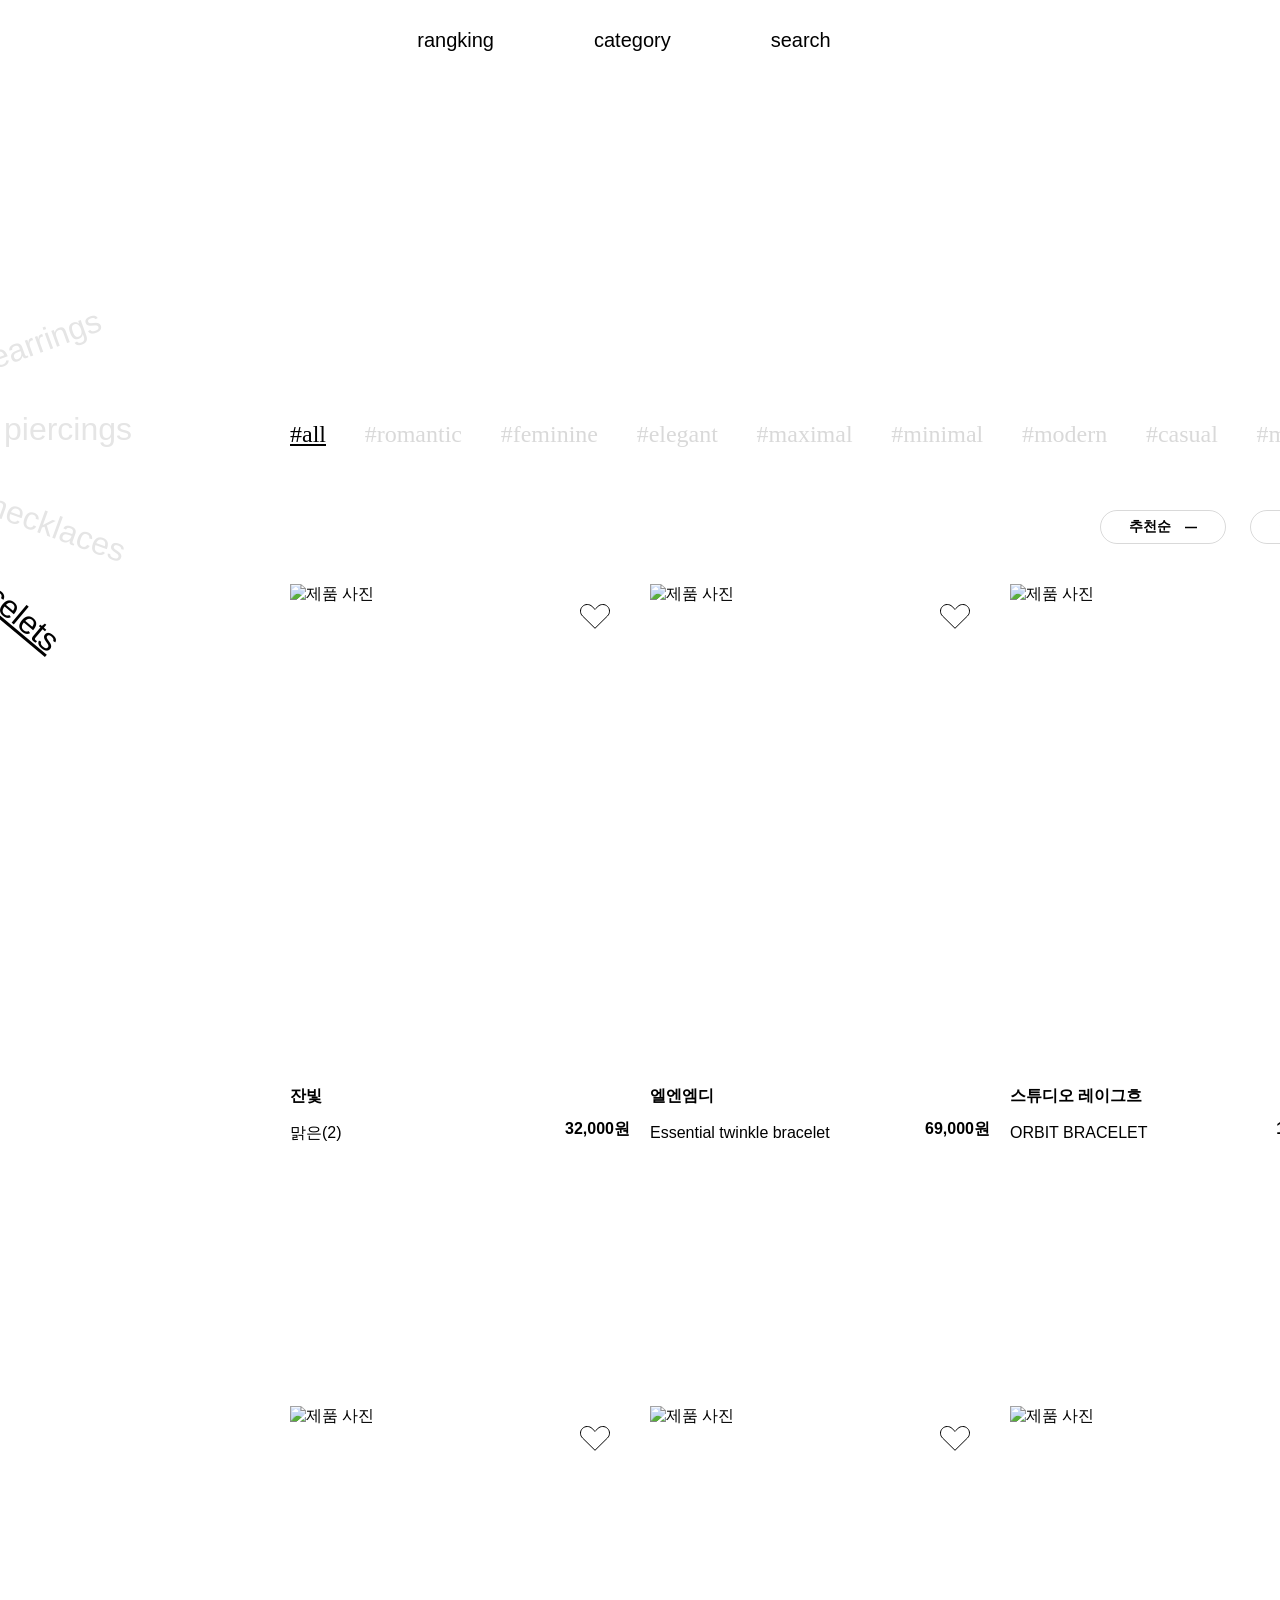
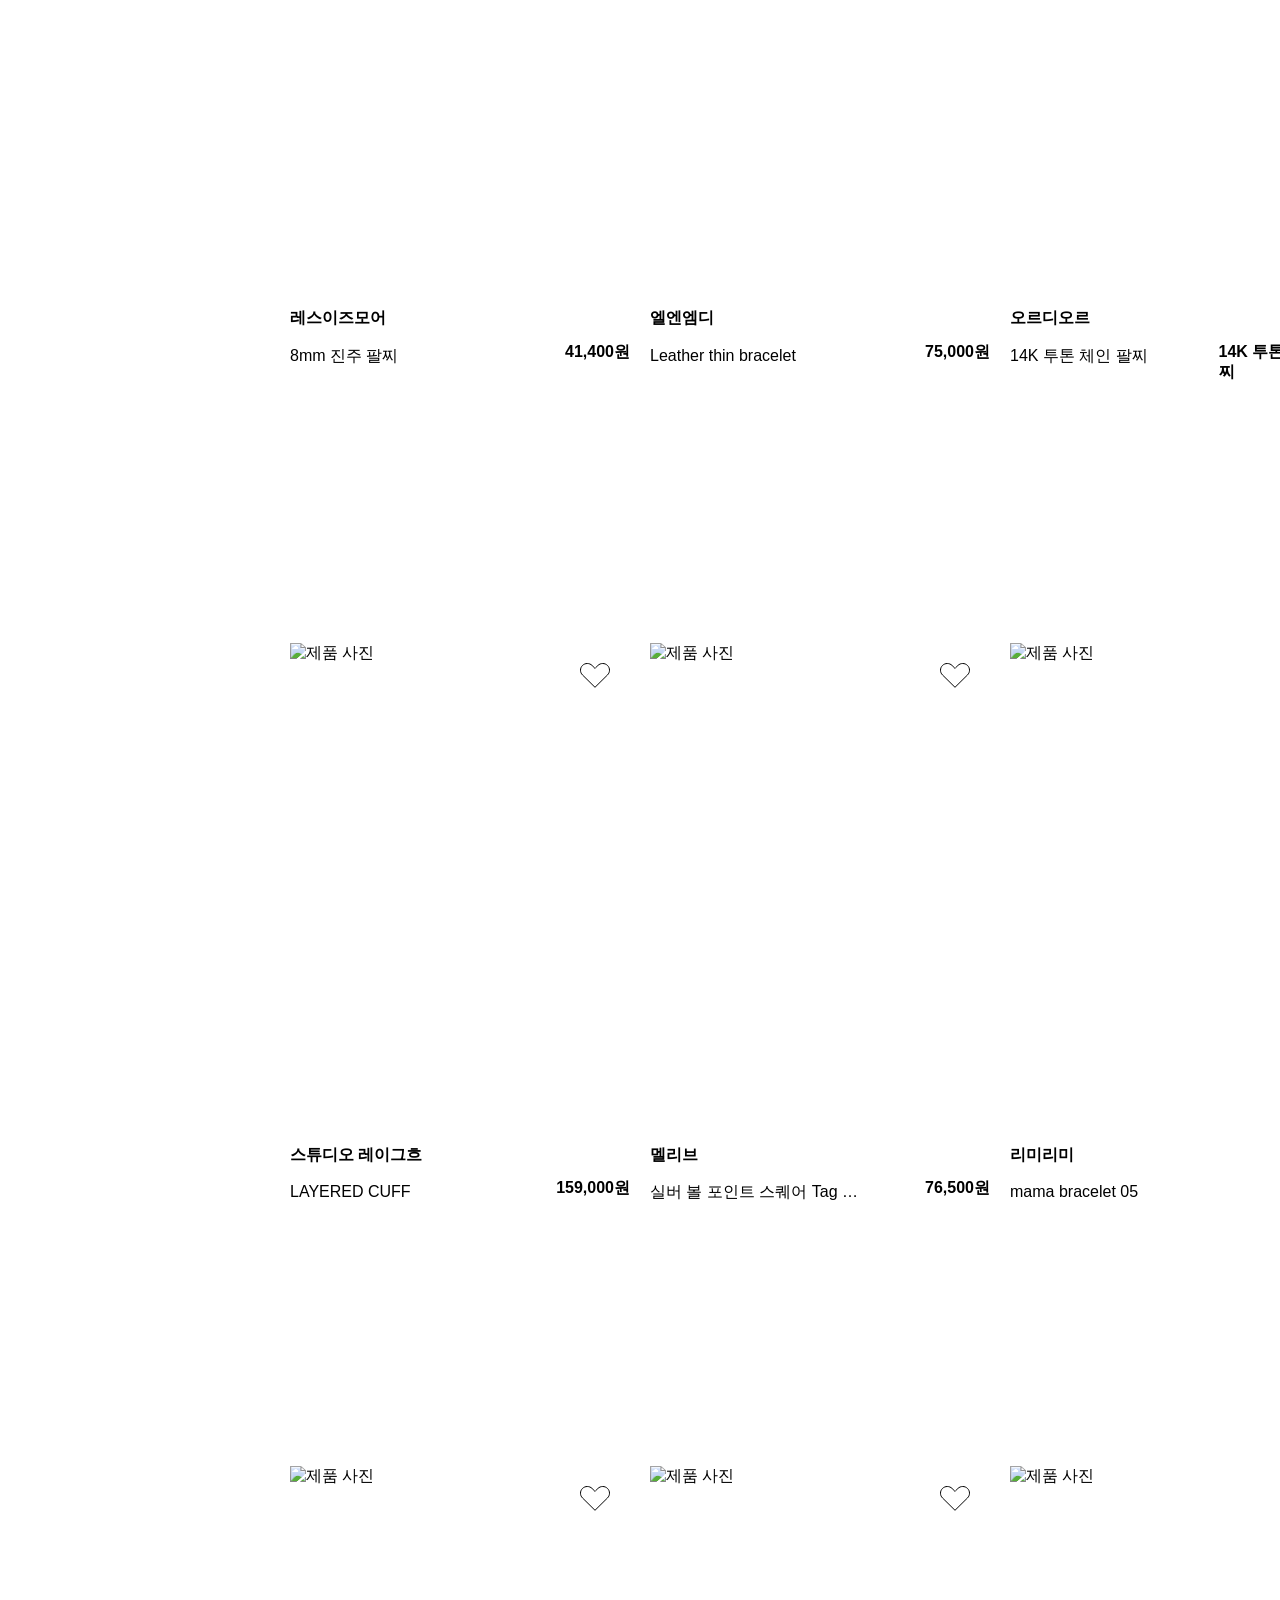
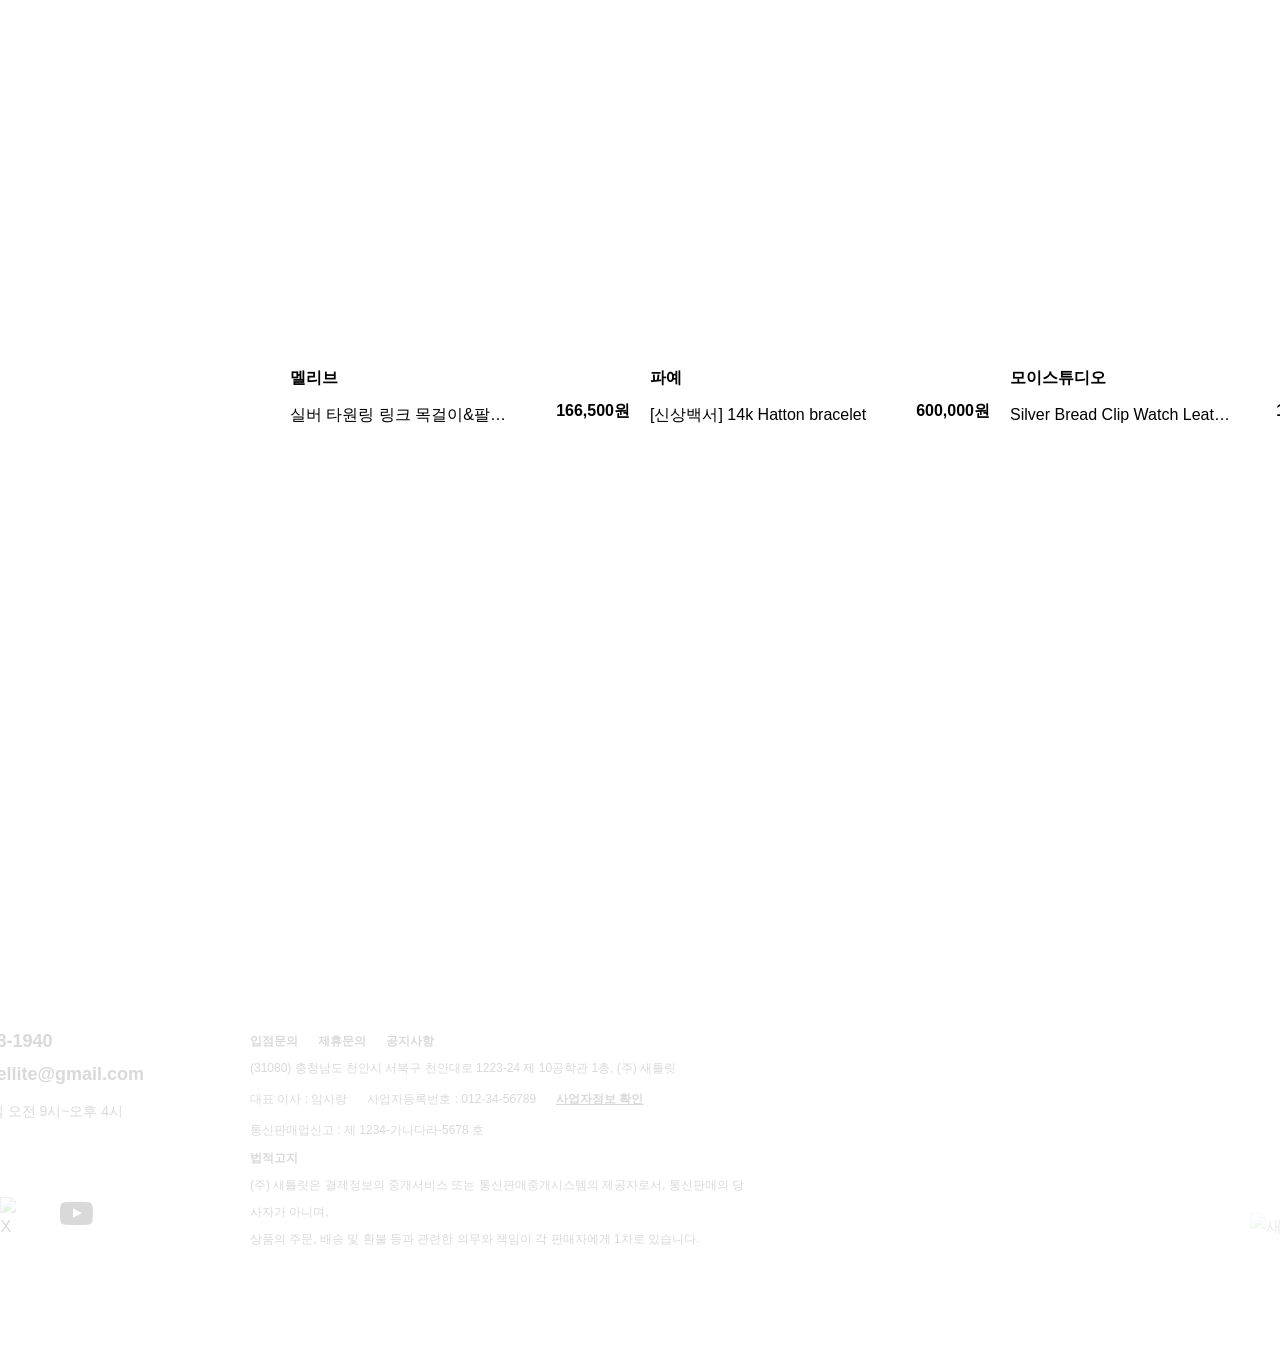
==== commit 7408aa73: "Add files via upload" ====
--- a/satellite/category-bracelets.html
+++ b/satellite/category-bracelets.html
@@ -96,7 +96,7 @@
                 <div class="card">
                     <div class="card-img">                        
                         <a href="javascript:void(0)" class="img-box">
-                            <img src="img/피어싱1.jpg" alt="제품 사진">
+                            <img src="img/piercing1.jpg" alt="제품 사진">
                         </a>
 
                         <div class="heart img-box">
@@ -117,7 +117,7 @@
                 <div class="card casual">
                     <div class="card-img">                        
                         <a href="javascript:void(0)" class="img-box">
-                            <img src="img/반지19.jpg" alt="제품 사진">
+                            <img src="img/ring19.jpg" alt="제품 사진">
                         </a>
 
                         <div class="heart img-box">
@@ -328,7 +328,7 @@
                 <div class="card select romantic">
                     <div class="card-img">                        
                         <a href="javascript:void(0)" class="img-box">
-                            <img src="img/팔찌1.jpg" alt="제품 사진">
+                            <img src="img/bracelet1.jpg" alt="제품 사진">
                         </a>
     
 
@@ -351,7 +351,7 @@
                 <div class="card select feminine">
                     <div class="card-img">                        
                         <a href="javascript:void(0)" class="img-box">
-                            <img src="img/팔찌2.jpg" alt="제품 사진">
+                            <img src="img/bracelet2.jpg" alt="제품 사진">
                         </a>
     
 
@@ -374,7 +374,7 @@
                 <div class="card select elegant">
                     <div class="card-img">                        
                         <a href="javascript:void(0)" class="img-box">
-                            <img src="img/팔찌3.jpg" alt="제품 사진">
+                            <img src="img/bracelet3.jpg" alt="제품 사진">
                         </a>
     
 
@@ -397,7 +397,7 @@
                 <div class="card select elegant">
                     <div class="card-img">                        
                         <a href="javascript:void(0)" class="img-box">
-                            <img src="img/팔찌4.jpg" alt="제품 사진">
+                            <img src="img/bracelet4.jpg" alt="제품 사진">
                         </a>
     
 
@@ -420,7 +420,7 @@
                 <div class="card select minimal">
                     <div class="card-img">                        
                         <a href="javascript:void(0)" class="img-box">
-                            <img src="img/팔찌5.jpg" alt="제품 사진">
+                            <img src="img/bracelet5.jpg" alt="제품 사진">
                         </a>
     
 
@@ -443,7 +443,7 @@
                 <div class="card select minimal">
                     <div class="card-img">                        
                         <a href="javascript:void(0)" class="img-box">
-                            <img src="img/팔찌6.jpg" alt="제품 사진">
+                            <img src="img/bracelet6.jpg" alt="제품 사진">
                         </a>
     
 
@@ -466,7 +466,7 @@
                 <div class="card select modern">
                     <div class="card-img">                        
                         <a href="javascript:void(0)" class="img-box">
-                            <img src="img/팔찌7.jpg" alt="제품 사진">
+                            <img src="img/bracelet7.jpg" alt="제품 사진">
                         </a>
     
 
@@ -489,7 +489,7 @@
                 <div class="card select modern">
                     <div class="card-img">                        
                         <a href="javascript:void(0)" class="img-box">
-                            <img src="img/팔찌8.jpg" alt="제품 사진">
+                            <img src="img/bracelet8.jpg" alt="제품 사진">
                         </a>
     
 
@@ -512,7 +512,7 @@
                 <div class="card select casual">
                     <div class="card-img">                        
                         <a href="javascript:void(0)" class="img-box">
-                            <img src="img/팔찌9.jpg" alt="제품 사진">
+                            <img src="img/bracelet9.jpg" alt="제품 사진">
                         </a>
     
 
@@ -535,7 +535,7 @@
                 <div class="card select casual">
                     <div class="card-img">                        
                         <a href="javascript:void(0)" class="img-box">
-                            <img src="img/팔찌10.jpg" alt="제품 사진">
+                            <img src="img/bracelet10.jpg" alt="제품 사진">
                         </a>
     
 
@@ -558,7 +558,7 @@
                 <div class="card select mannish">
                     <div class="card-img">                        
                         <a href="javascript:void(0)" class="img-box">
-                            <img src="img/팔찌11.jpg" alt="제품 사진">
+                            <img src="img/bracelet11.jpg" alt="제품 사진">
                         </a>
     
 
@@ -580,7 +580,7 @@
                 <div class="card select mannish">
                     <div class="card-img">                        
                         <a href="javascript:void(0)" class="img-box">
-                            <img src="img/팔찌12.jpg" alt="제품 사진">
+                            <img src="img/bracelet12.jpg" alt="제품 사진">
                         </a>
     
 
--- a/satellite/css/header-category.css
+++ b/satellite/css/header-category.css
@@ -0,0 +1,324 @@
+/* .border {
+    border: 1px solid #f00;
+} */
+
+/* html {
+    background-color: aqua;
+} */
+
+
+
+/* ---------- header ---------- */
+header {
+  width: 1920px;
+  height: 80px;
+  position: sticky;
+  top: 0;
+  display: flex;
+  align-items: center;
+  z-index: 50;
+  
+  text-align: center;
+  font-size: 20px;
+  font-weight: 500;
+  line-height: normal;
+}
+
+header .header-bg {
+  position: absolute;
+  inset: 0;
+  z-index: 0;
+  pointer-events: none;
+
+  backdrop-filter: blur(30px);
+  -webkit-backdrop-filter: blur(30px);
+  
+  background: rgba(255,255,255,0.4);
+
+  mask-image: linear-gradient(to bottom, rgba(0,0,0,1) 10%, rgba(0,0,0,0) 100%);
+  -webkit-mask-image: linear-gradient(to bottom, rgba(0,0,0,1) 10%, rgba(0,0,0,0) 100%);
+}
+
+header .inner {
+  width: 100%;
+  height: 100%;
+  position: absolute;
+  display: flex;
+  align-items: center;
+  color: var(--black);
+  z-index: 2;
+}
+
+header div {
+  display: flex;
+  justify-content: center;
+  align-items: center;
+  gap: 40px;
+  position: absolute;
+}
+
+.menu-center {
+  left: calc(50% - 16px);
+  transform: translateX(-50%);
+}
+.menu-right {
+  right: 10px;
+}
+
+header .inner a {
+    transition: all 0.3s;
+}
+
+header .inner a,
+header .inner p {
+  display: flex;
+  padding: 6px 30px;
+  justify-content: center;
+  align-items: center;
+  border-radius: 20px;
+}
+
+header .inner a:hover {
+  background-color: var(--black);
+  color: var(--white);
+}
+
+
+
+/* ---------- home ---------- */
+#home {
+  width: 200px;
+  height: 200px;
+  position: absolute;
+  top: 0;
+  left: 0;
+  display: flex;
+  align-items: start;
+  justify-content: start;
+  padding: 20px;
+  z-index: 3;
+  transform: all 0.5s;
+}
+
+#home svg {
+  width: 160px;
+  height: 160px;
+  transition: all 0.6s ease;
+  transform-origin: top left;
+  will-change: transform;
+  opacity: 0;
+}
+#home svg path {
+  transition: fill 0.6s ease;
+}
+
+/* ---------- search ---------- */
+.search {
+    width: 100vw;
+    height: 100vh;
+    position: fixed;
+    top: 0;
+    left: 50%;
+    transform: translateX(-50%);
+    z-index: 30;
+
+    display: flex;
+    flex-direction: column;
+    justify-content: center;
+    align-items: center;
+    gap: 110px;
+
+    background: rgba(255, 255, 255, 0.65);
+    backdrop-filter: blur(20px);
+
+    display: none;
+}
+
+.searchBox {
+    display: flex;
+    width: 1200px;
+    height: 90px;
+    padding: 8px 20px;
+    justify-content: space-between;
+    align-items: center;
+
+    border-bottom: 2.5px solid var(--black);
+}
+input {
+    border: 0px;
+    text-align: center;
+    font-size: 36px;
+    font-weight: 600;
+    /* color: rgba(0,0,0,0.2);= */
+    width: 1000px;
+    text-align: left;
+    background-color: rgba(255, 255, 255, 0);
+}
+.search .search-icon svg {
+    height: 50px;
+}
+.searchBox >input::placeholder {
+    opacity:0.45;
+}
+
+
+.word-push {
+    display: flex;
+    width: 1180px;
+    justify-content: space-between;
+}
+
+.word-group {
+    display: flex;
+    width: 500px;
+    flex-direction: column;
+    align-items: flex-start;
+    gap: 16px;
+    flex-shrink: 0;
+}
+.word-group .word {
+    display: flex;
+    justify-content: space-between;
+    align-items: center;
+    align-self: stretch;
+}
+.word-title {
+    display: flex;
+    justify-content: space-between;
+    align-items: center;
+    align-self: stretch;
+    margin-bottom: 16px;
+}  
+.word-title .kr, .push .kr {
+    font-size: 18px;
+    font-weight: 700;
+}
+.word .en {
+    font-size: 18px;
+    font-weight: 500;
+}
+
+.push {
+    display: flex;
+    align-items: center;
+    gap: 20px;
+    flex-wrap: wrap;
+    width: 460px;
+}
+.push .kr {
+    width: 100%;
+    margin-bottom: 12px;
+}
+
+.search .card {
+    width: 220px;
+}
+.search .card-img p {
+    width: 60px;
+    padding: 5px 0px 2px;
+    position: absolute;
+    top: 0;
+    left: 0;
+    text-align: center;
+    font-size: 14px;
+    font-weight: 600;
+
+    background-color: var(--black);
+    color: var(--white);
+}
+
+.search .card-img { position: relative; }
+.search .card-img img {
+    position: relative;
+    width: 220px;
+    height: 220px;
+    object-fit: cover;
+    z-index: 1;
+}
+
+.search .card-img .heart {
+    position: absolute;
+    top: 0;
+    right: 0;
+    padding: 20px;
+    flex-direction: column;
+    z-index: 5;
+    mix-blend-mode: difference;
+    z-index: 2;
+}
+.heart svg {
+    width: 30px;
+    height: 25px;
+}
+
+.search .card-brand {
+    display: flex;
+    width: 100%;
+    font-size: 14px;
+    font-weight: 700;
+    margin: 20px 0 10px;
+}
+.search .card-des {
+    width: 220px;
+    display: flex;
+    justify-content: space-between;
+    align-items: flex-start;
+}
+.search .card-des .card-title {
+    width: 120px;
+    height: 20px;
+    overflow: hidden;
+    white-space: nowrap;
+    text-overflow: ellipsis;
+    font-size: 14px;
+    font-weight: 400;
+}
+.search .card-des .card-price {
+    color: var(--black);
+    font-size: 14px;
+    font-weight: 600;
+}
+
+
+
+/* ---------- event ---------- */
+body.search-open #home svg {
+    opacity: 1;
+}
+.search .word p:hover {
+  color: var(--blue);
+  transition: all 0.3s;
+}
+
+.search .word a:hover {
+    color: var(--blue);
+    transition: all 0.3s;
+}
+
+body.search-open .search-btn {
+  background: var(--white);
+  color: var(--black);
+}
+
+.word svg { cursor: pointer; transition: all 0.3s; }
+
+.word svg:hover line {
+  stroke: var(--blue);
+}
+
+#alldelete {
+  cursor: pointer;
+  transition: all 0.3s;
+  opacity: 0.35;
+}
+
+#alldelete:hover {
+    color: var(--blue);
+    opacity: 1;
+}
+
+.card-brand:hover,
+.card-des:hover * {
+    color: var(--blue) !important;
+    transition: all 0.3s;
+}
--- a/satellite/css/warning.css
+++ b/satellite/css/warning.css
@@ -0,0 +1,43 @@
+/* ---------- warning ---------- */
+.warning-modal {
+    width: 100vw;
+    height: 100vh;
+    position: fixed;
+    top: 0;
+    left: 50%;
+    transform: translateX(-50%);
+    z-index: 60;
+
+    display: flex;
+    flex-direction: column;
+    justify-content: center;
+    align-items: center;
+    gap: 110px;
+
+    background: rgba(255, 255, 255, 0.65);
+    backdrop-filter: blur(20px);
+
+    font-size: 2.4vh;
+    font-weight: 400;
+    text-align: center;
+
+    opacity: 0;
+    pointer-events: none;
+    transition: opacity 0.3s ease;
+}
+
+.warning-modal span {
+    font-weight: 650;
+}
+
+
+
+/* ---------- event ---------- */
+.warning-modal.show {
+    opacity: 1;
+    pointer-events: auto;
+}
+
+.warning {
+    cursor: pointer;
+}
--- a/satellite/css/footer.css
+++ b/satellite/css/footer.css
@@ -0,0 +1,163 @@
+/* .border {
+    border: 1px solid #f00;
+} */
+
+
+
+/* .wrap {
+    max-width: 1920px; 
+    min-width: 1200px;
+    position: relative;
+    left: 50%;
+    transform: translateX(-50%);
+} */
+footer {
+    width: 100%;
+    display: flex;
+    position: absolute;
+    justify-content: center;
+    align-items: center;
+    padding: 0px 130px 130px;
+    /* margin-top: 600px; */
+    opacity: 0.15;
+}
+footer .inner {
+    width: 100%;
+    height: 100%;
+    display: flex;
+    justify-content: space-between;
+    align-items: end;
+}
+
+
+
+/* ---------- text-group ---------- */
+.text-group {
+    min-width: 940px;
+    height: 212px;
+    display: flex;
+    justify-content: space-between;
+    align-items: start;
+    margin-right: 100px;
+}
+
+
+
+/* ---------- cs ---------- */
+.cs {
+    width: 334px;
+    height: 100%;
+    display: flex;
+    align-items: start;
+    justify-content: space-between;
+}
+
+.cs > .en {
+    width: 98px;
+    font-size: 18px;
+    font-weight: 600;
+}
+
+.cs > div {
+    height: 100%;
+    display: flex;
+    flex-direction: column;
+    align-items: start;
+    justify-content: space-between;
+}
+
+.cs > div div:nth-child(1) {
+    display: flex;
+    flex-direction: column;
+    align-items: start;
+    gap: 6px;
+}
+.cs > div div:nth-child(1) > a {
+    display: flex;
+    align-items: center;
+    gap: 14px;
+}
+.cs > div div:nth-child(1) > a i:nth-child(1) {
+    font-size: 18px;
+}
+.cs > div div:nth-child(1) > a i:nth-child(2) {
+    font-size: 14px;
+}
+.cs > div div:nth-child(1) > a p {
+    font-size: 18px;
+    font-weight: 600;
+}
+.cs > div div:nth-child(1) > p {
+    padding-top: 4px;
+    font-size: 14px;
+    font-weight: 500;
+}
+
+.cs > div div:nth-child(2) {
+    display: flex;
+    align-items: start;
+    justify-content: center;
+    gap: 34px;
+}
+.cs > div div:nth-child(2) i {
+    font-size: 33px;
+}
+.cs > div div:nth-child(2) .img-box {
+    width: 26px;
+}
+
+
+
+/* ---------- info ---------- */
+.info {
+    display: flex;
+    width: 500px;
+    height: 100%;
+    flex-direction: column;
+    justify-content: space-between;
+    align-items: start;
+
+    font-size: 12px;
+}
+
+.info div:nth-child(1) {
+    display: flex;
+    align-items: center;
+    gap: 20px;
+    font-weight: 700;
+}
+
+.info div:nth-child(2) {
+    display: flex;
+    align-items: start;
+    align-content: start;
+    gap: 4px 20px;
+    align-self: stretch;
+    flex-wrap: wrap;
+
+    font-weight: 400;
+}
+.info div:nth-child(2) a {
+    font-weight: 700;
+    text-decoration-line: underline;
+}
+
+.info > p span {
+    font-weight: 700;
+}
+.info > p {
+    font-weight: 400;
+}
+
+
+
+/* ---------- logo ---------- */
+footer .inner > a {
+    max-width: 460px;
+    min-width: 220px;
+}
+
+footer .inner > a img {
+    width: 100%;
+    opacity: 0.5;
+}
--- a/satellite/css/category.css
+++ b/satellite/css/category.css
@@ -0,0 +1,364 @@
+/* .border {
+    border: 1px solid #f00;
+} */
+
+/* html {
+    background-color: aqua;
+} */
+
+body {
+    display: flex;
+    flex-direction: column;
+    align-items: center;
+    justify-content: center;
+}
+
+.wrap {
+    width: 1920px;
+    /* max-width: 1920px; 
+    min-width: 1200px; */
+    position: relative;
+    background-color: transparent;
+}
+
+
+
+/* ---------- index ---------- */
+.index {
+    display: flex;
+    width: 1920px;
+    flex-direction: column;
+    align-items: flex-start;
+    gap: 24px;
+    color: var(--black);
+    font-size: 18px;
+    font-weight: 500;
+    
+    position: fixed;
+    top: 500px;
+    left: calc(50% + 120px);
+    transform: translateX(-50%);
+
+    opacity: 0;
+
+    transition: all 0.3s;
+}
+
+.index svg {
+    width: 100%;
+    height: 100%;
+}
+
+.index-type:not(#index-ring) {
+    width: 70px;
+    margin-right: 10px;
+}
+#index-ring {
+    width: 60px;
+    height: 60px;
+}
+
+.index .index-symbols .index-type svg {
+    overflow: visible;
+}
+.index .index-symbols .index-type svg path {
+  stroke-width: 10px !important;
+}
+
+.index .slash {
+    font-size: 20px;
+    font-weight: 400;
+}
+
+.index-symbols {
+    display: flex;
+    gap: 28px;
+    align-items: center;
+    align-content: center;
+    flex-wrap: wrap;
+}
+.index-category-g > div {
+    display: none;
+    width: 70px;
+}
+
+
+
+/* ---------- category-g ---------- */
+.category-g {
+    position: absolute;
+    top: 195.62px;
+    left: 20px;   
+}
+
+.category-g .category-symbol {
+    position: absolute;
+    top: 70px;
+    left: 0;
+}
+
+.category-g .category {
+    display: inline-flex;
+    align-items: center;
+    gap: 26px;
+    cursor: pointer;
+}
+
+.category-g .category .en {
+    opacity: 0.1;
+    font-size: 32px;
+    font-weight: 500;
+}
+
+.category-g .category svg {
+    opacity: 0;
+}
+
+.category-g .underline .en {
+    opacity: 1;
+    color: var(--black);
+    font-size: 32px;
+    text-decoration-line: underline;
+}
+
+.category-g .underline svg {
+    opacity: 1;
+}
+
+.category-g .allc {
+    position: absolute;
+    top: 0.62px;
+    left: 221.66px;
+    transform: rotate(-40deg);
+}
+
+.category-g .earrings {
+    position: absolute;
+    left: 254.54px;
+    top: 49.07px;
+    transform: rotate(-20deg);
+}
+
+.category-g .piercings {
+    position: absolute;
+    left: 270px;
+    top: 133px;
+}
+
+.category-g .necklaces {
+    position: absolute;
+    left: 252.9px;
+    top: 226.72px;
+    transform: rotate(20deg);
+}
+
+.category-g .bracelets {
+    position: absolute;
+    left: 209.61px;
+    top: 296.72px;
+    transform: rotate(40deg);
+}
+
+.category-g .rings {
+    position: absolute;
+    left: 157.44px;
+    top: 326.83px;
+    transform: rotate(60deg);
+}
+.category-g .etc {
+    position: absolute;
+    left: 96.21px;
+    top: 329.53px;
+    transform: rotate(80deg);
+}
+
+
+
+/* ---------- type-g ---------- */
+.card-section .type-g {
+    display: flex;
+    width: 1060px;
+    justify-content: space-between;
+    align-items: flex-start;
+
+    margin-bottom: 60px;
+}
+
+.card-section .type-g .type {
+    opacity: 0.15;
+    font-family: "Pretendard JP";
+    font-size: 24px;
+    font-style: normal;
+    font-weight: 500;
+    line-height: 130%;
+    cursor: pointer;
+}
+
+
+
+/* option-g */
+.option-g {
+    display: inline-flex;
+    align-items: center;
+    gap: 24px;
+    padding-left: 810px;
+}
+
+.option-g .option {
+    display: flex;
+    padding: 4px 28px;
+    align-items: center;
+    gap: 14px;
+    border-radius: 100px;
+    border: 1px solid rgba(0, 0, 0, 0.15);
+
+    color: var(--black);
+    font-size: 14px;
+    font-weight: 600;
+
+    margin-bottom: 40px;
+}
+
+
+
+/* ---------- card-group ---------- */
+.card-section {
+    margin-top: 339px;
+    margin-left: 610px;
+}
+
+.card-group {
+    width: 100%;
+    display: flex;
+    justify-content: start;
+    align-content: flex-start;
+    flex-wrap: wrap;
+    row-gap: 260px;
+    margin-bottom: 600px;
+}
+
+.card-section .card-group .category-icon {
+    margin-right: 140px;
+    width: 580px;
+    z-index: -5;
+}
+
+.card-section .card-group .card {
+    width: 340px;
+    margin-right: 20px;
+    display: none;
+}
+
+
+.card-section .card-group .card-img {
+    width: 340px;
+    height: 476px;
+    position: relative;
+}
+
+.card-section .card-group .card-img .heart {
+    position: absolute;
+    top: 0;
+    right: 0;
+    padding: 20px;
+    flex-direction: column;
+    z-index: 5;
+    mix-blend-mode: difference;
+}
+.heart svg {
+    width: 30px;
+    height: 25px;
+}
+
+.card-section .card-group .card-img img {
+    width: 340px;
+    height: 476px;
+    object-fit: cover;
+}
+
+.card-section .card-group .card-brand {
+    display: flex;
+    width: 100%;
+    font-size: 16px;
+    font-weight: 700;
+    margin: 22px 0 10px;
+}
+
+.card-section .card-group .card-des {
+    width: 340px;
+    display: flex;
+    justify-content: space-between;
+    align-items: flex-start;
+}
+
+.card-section .card-group .card-des .card-title {
+    width: 220px;
+    overflow: hidden;
+    white-space: nowrap;
+    text-overflow: ellipsis;
+    font-size: 16px;
+    font-weight: 400;
+}
+
+.card-section .card-group .card-des .card-price {
+    color: var(--black);
+    font-size: 16px;
+    font-weight: 600;
+}
+
+
+
+/* ---------- event ---------- */
+.card-section .card-group .select {
+    display: block;
+}
+.card-section .type-g .select {
+    opacity: 1;
+    color: var(--black);
+    text-decoration-line: underline;
+}
+
+.category-g .category:hover * {
+    transition: all 0.3s;
+}
+.category-g .category:hover svg {
+    opacity: 1;
+}
+.category-g .category:hover svg circle {
+    fill: var(--blue);
+}
+.category-g .category:hover .en {
+    opacity: 1;
+    color: var(--blue);
+    text-decoration-line: underline;
+}
+
+.card-section .type:hover {
+    transition: all 0.3s;
+    opacity: 1;
+    color: var(--blue);
+    text-decoration-line: underline;
+}
+
+body.index-visible .index {
+    opacity: 1;
+}
+
+.index-category-g > .in-active{ display: flex; }
+
+.card-section .type-g .in-select {
+  opacity: 1;
+  color: var(--black);
+  text-decoration-line: underline;
+}
+
+.card-brand:hover,
+.card-des:hover * {
+    color: var(--blue) !important;
+    transition: all 0.3s;
+}
+
+.option:hover * {
+    color: var(--blue);
+    stroke: var(--blue);
+}
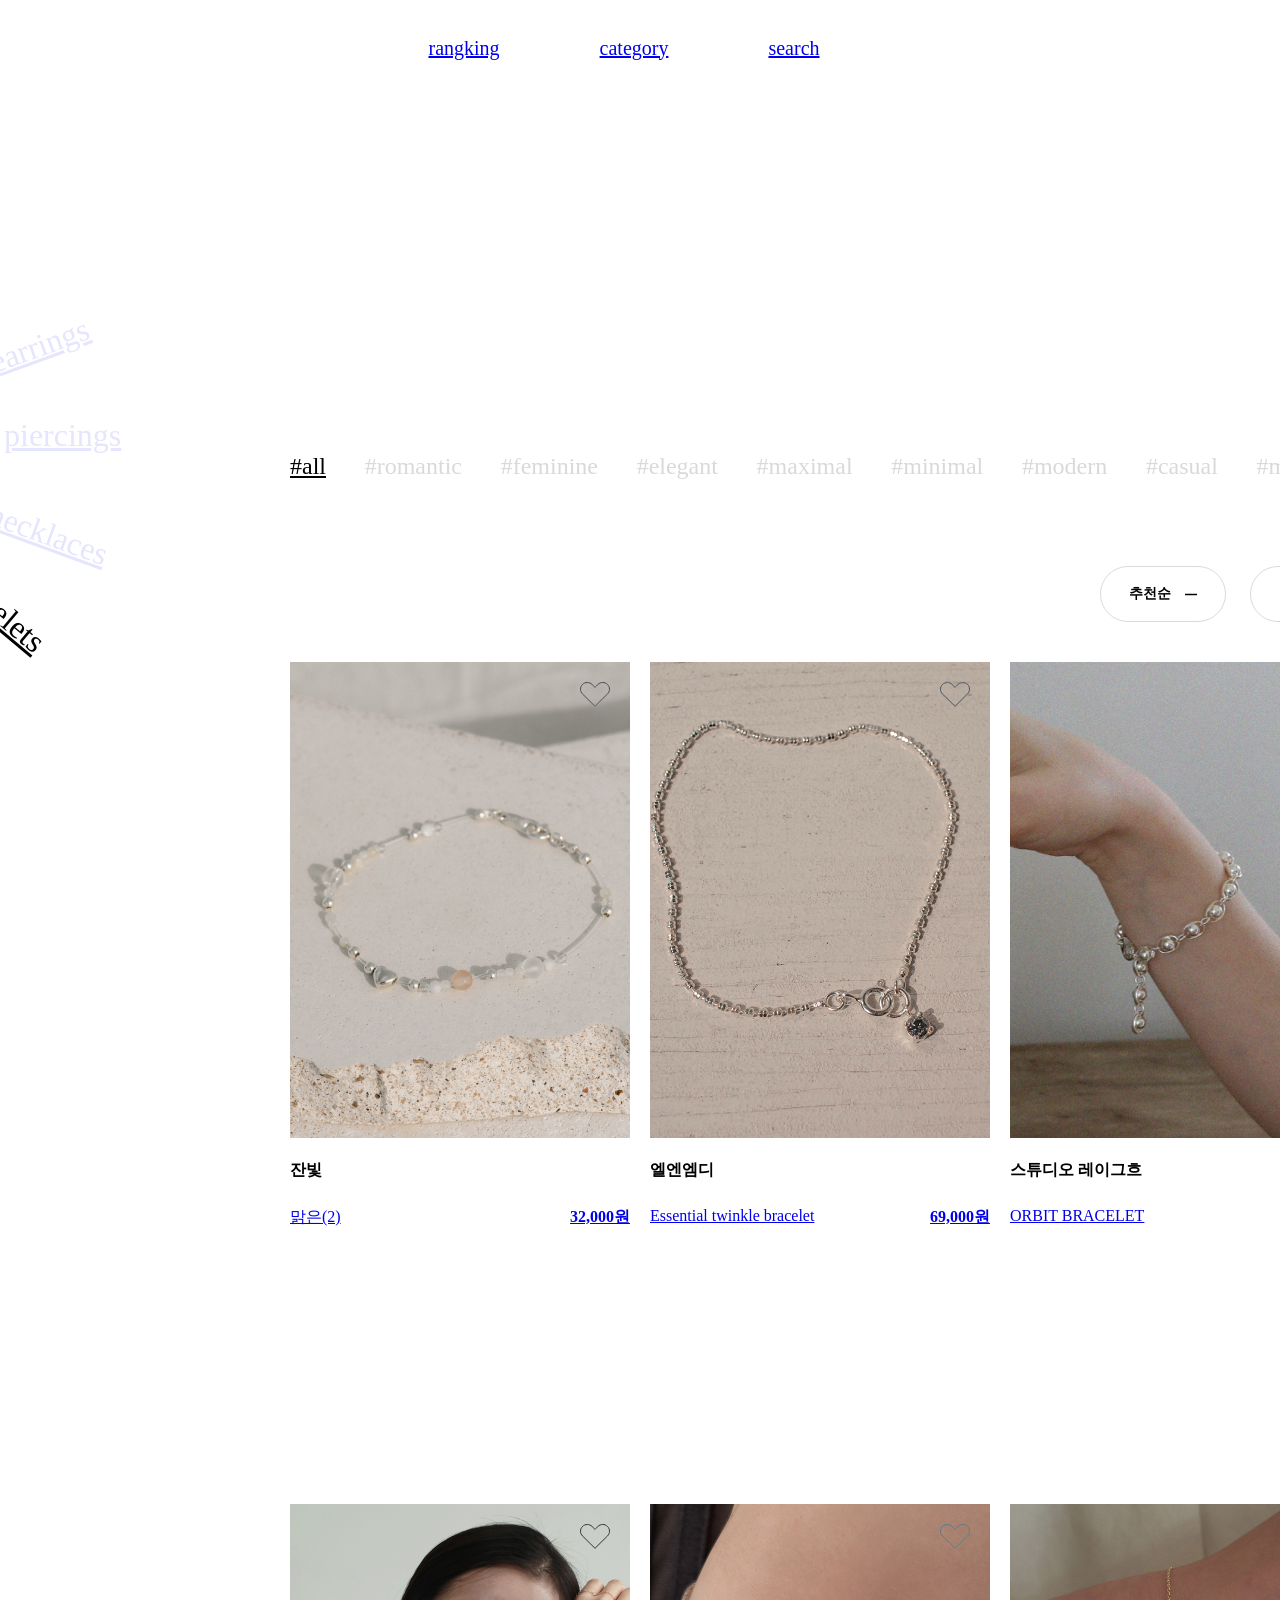
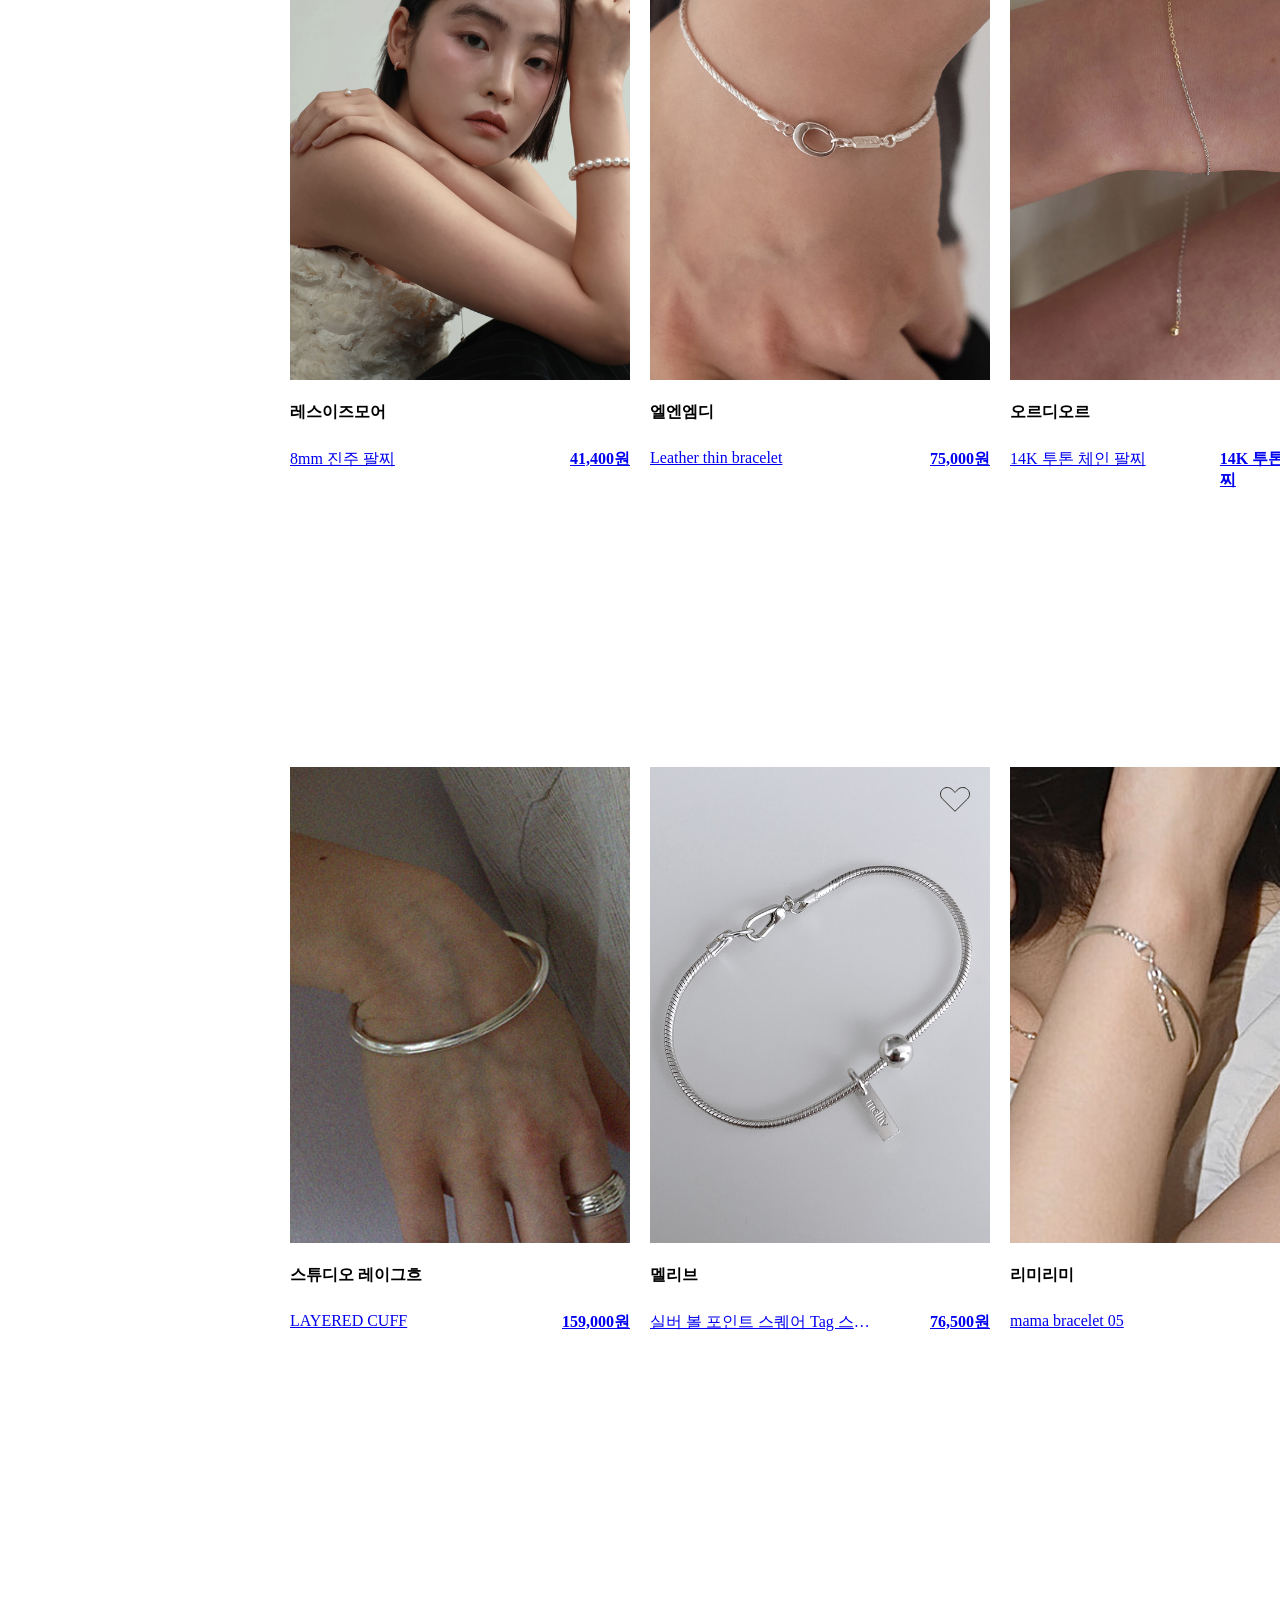
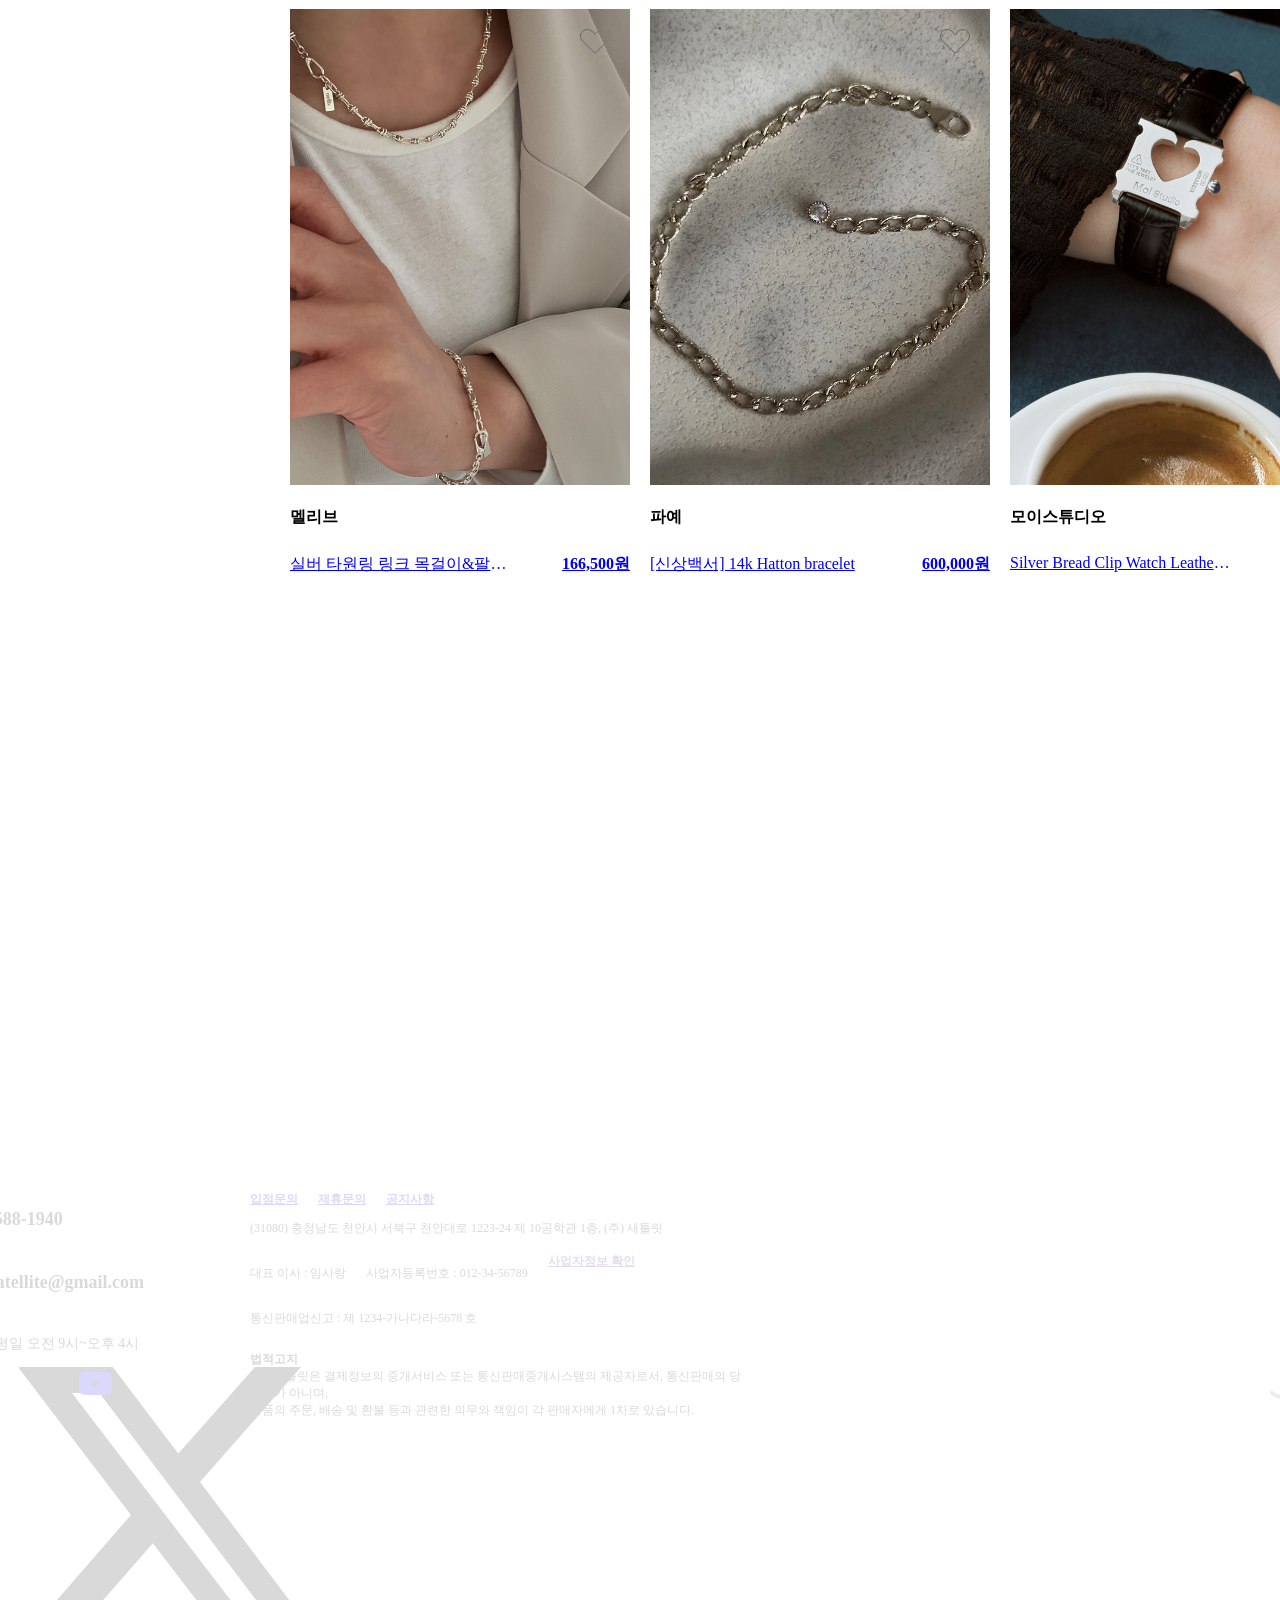
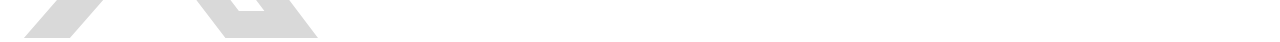
==== commit 3af30857: "Add files via upload" ====
--- a/satellite/category-bracelets.html
+++ b/satellite/category-bracelets.html
@@ -297,15 +297,15 @@
         
         <section class="card-section">
             <div class="type-g">
-                <p class="type all-btn in-select">#all</p>
-                <p class="type romantic-btn">#romantic</p>
-                <p class="type feminine-btn">#feminine</p>
-                <p class="type elegant-btn">#elegant</p>
-                <p class="type maximal-btn">#maximal</p>
-                <p class="type minimal-btn">#minimal</p>
-                <p class="type modern-btn">#modern</p>
-                <p class="type casual-btn">#casual</p>
-                <p class="type mannish-btn">#mannish</p>
+                <p class="type en all-btn in-select">#all</p>
+                <p class="type en romantic-btn">#romantic</p>
+                <p class="type en feminine-btn">#feminine</p>
+                <p class="type en elegant-btn">#elegant</p>
+                <p class="type en maximal-btn">#maximal</p>
+                <p class="type en minimal-btn">#minimal</p>
+                <p class="type en modern-btn">#modern</p>
+                <p class="type en casual-btn">#casual</p>
+                <p class="type en mannish-btn">#mannish</p>
             </div>
             
             <div class="option-g">
